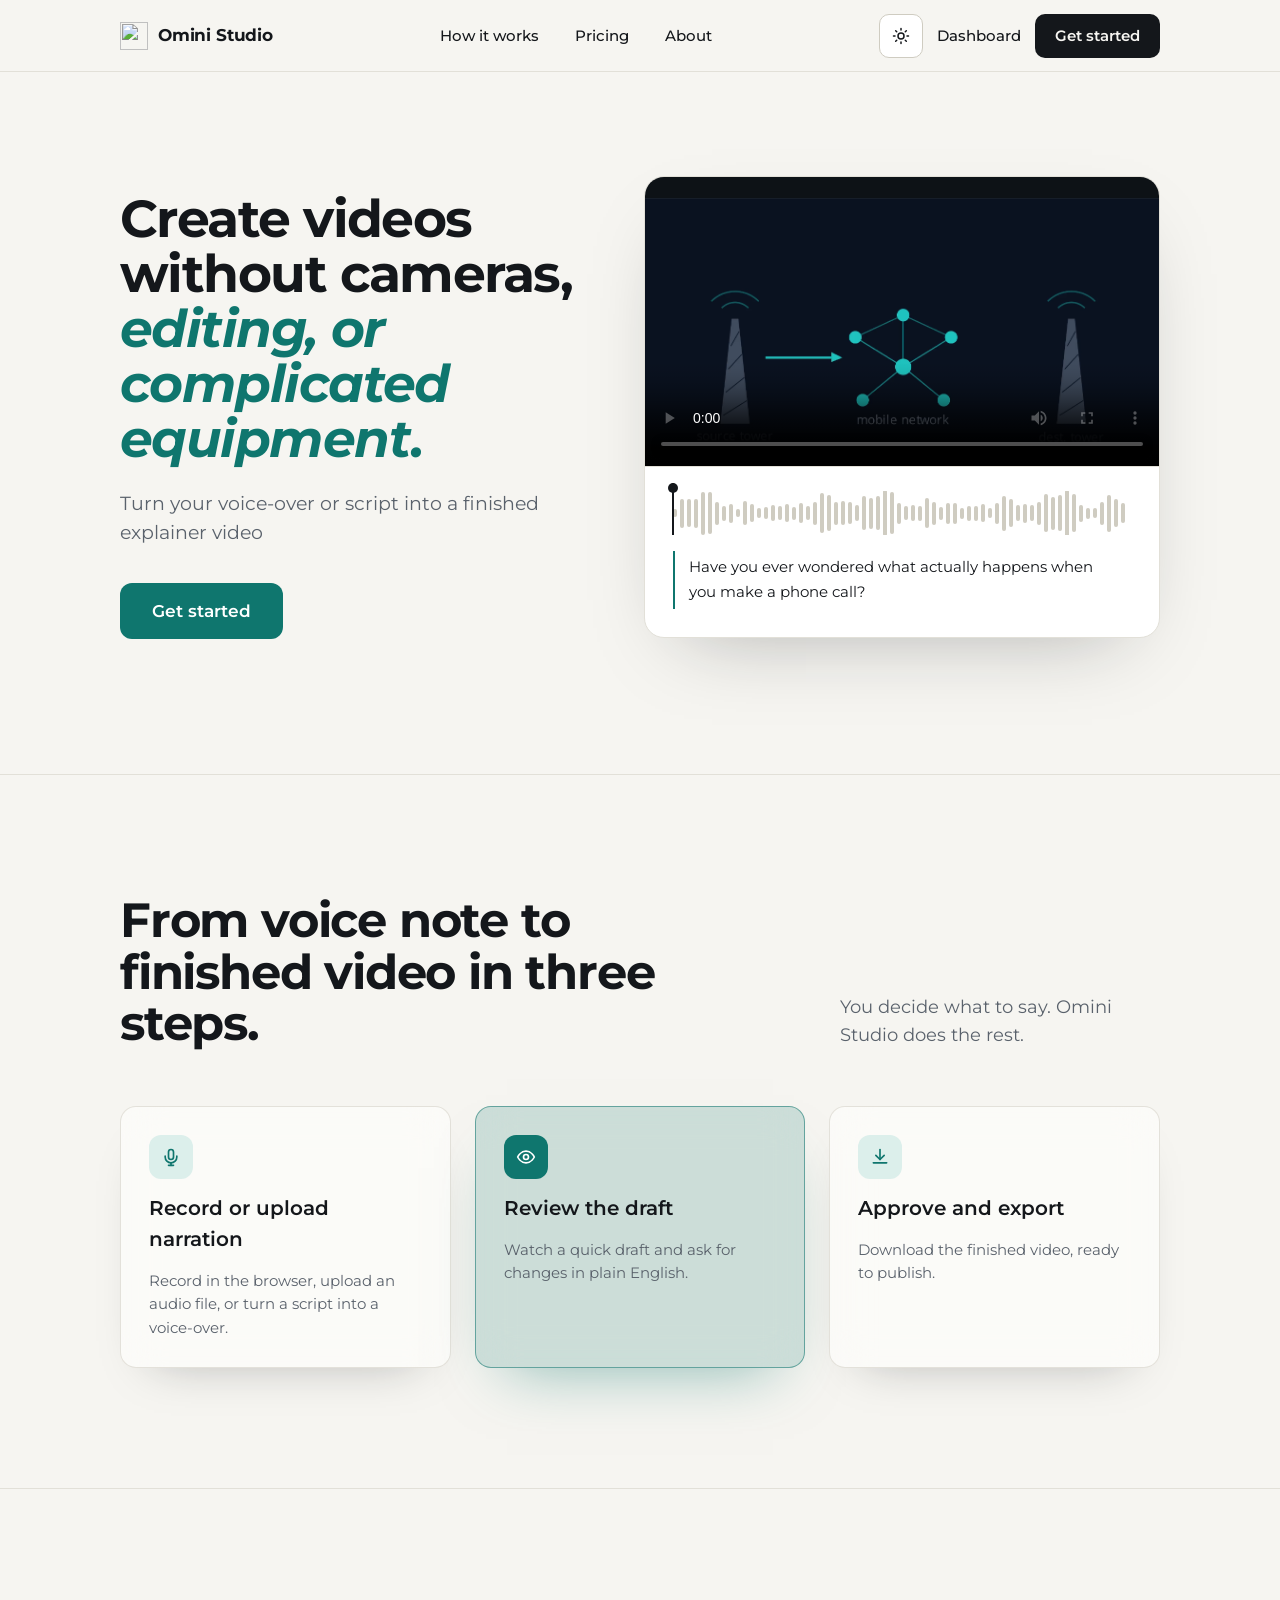
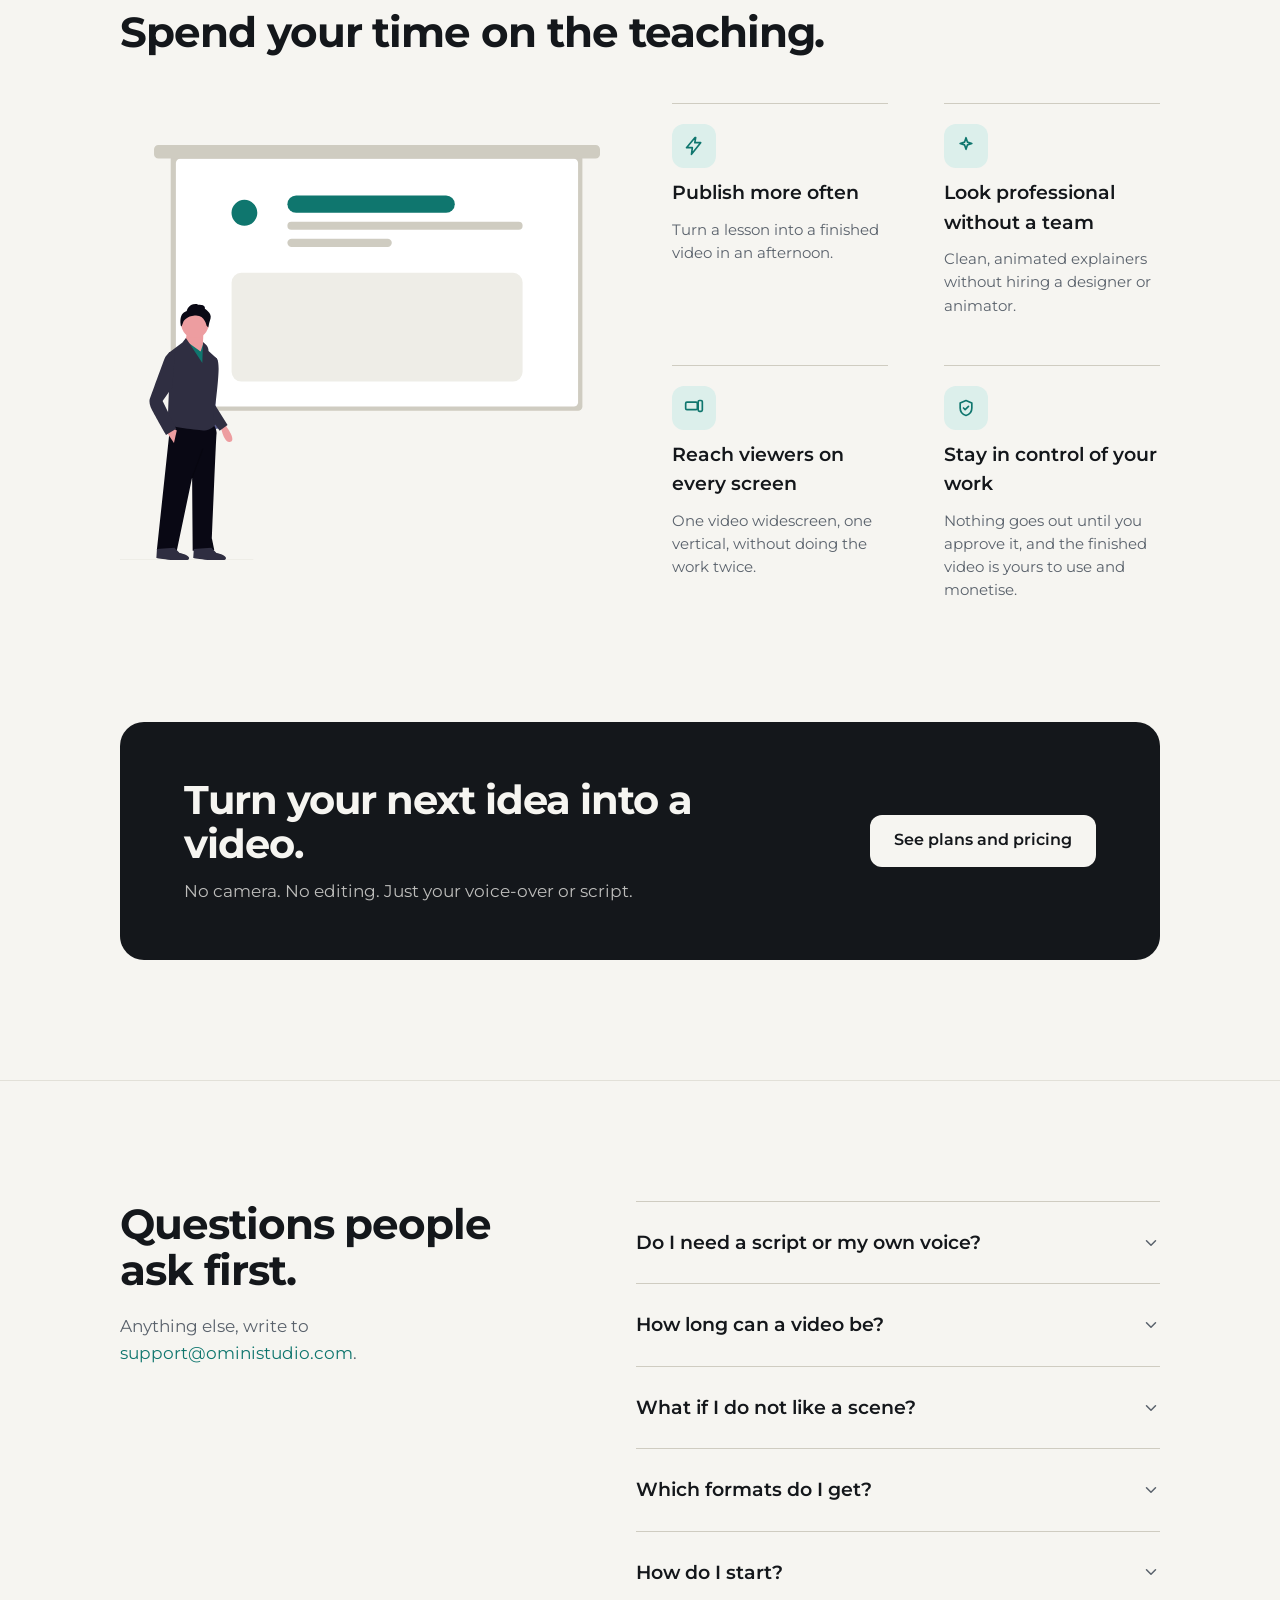
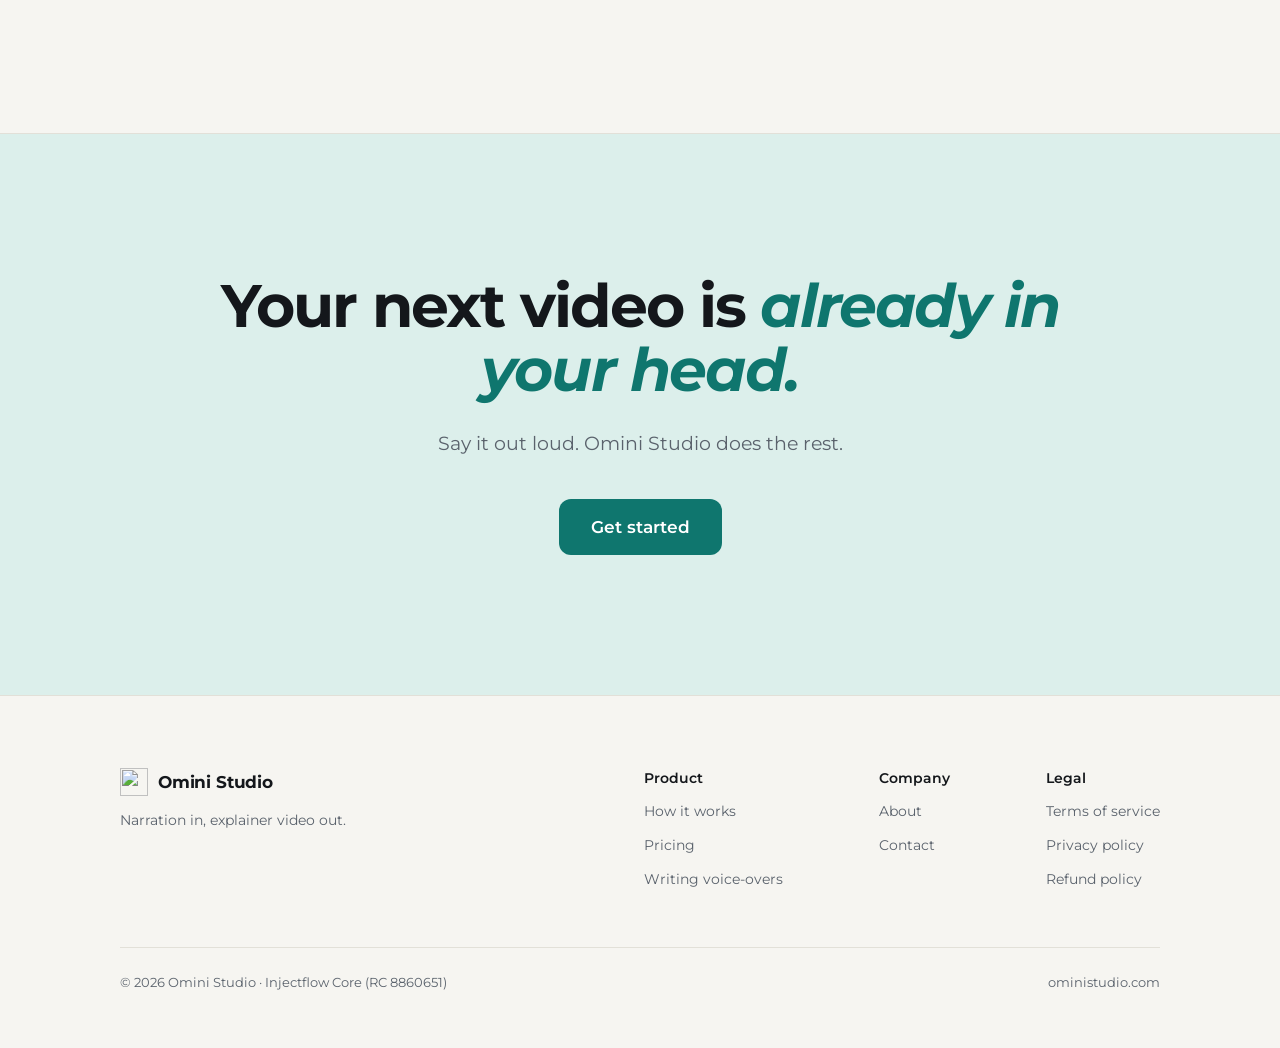
==== index.html @ 59949b86 "Add a demos page and show the latest demos on the home page - New /demos page: the studio's latest v" ====
<!DOCTYPE html>

<html lang="en">

<head>

<meta charset="utf-8">

<meta name="viewport" content="width=device-width, initial-scale=1">

<title>Omini Studio · Create videos without cameras, editing, or complicated equipment</title>

<meta name="description" content="Turn your voice-over or script into a finished explainer video — no cameras, editing, or complicated equipment.">

<link rel="canonical" href="https://oministudio.com/">

<meta property="og:type" content="website">

<meta property="og:site_name" content="Omini Studio">

<meta property="og:url" content="https://oministudio.com/">

<meta property="og:title" content="Omini Studio: create videos without cameras, editing, or complicated equipment">

<meta property="og:description" content="Turn your voice-over or script into a finished explainer video — no cameras, editing, or complicated equipment.">

<meta property="og:image" content="https://oministudio.com/poster.png">

<meta name="twitter:card" content="summary_large_image">

<meta name="theme-color" content="#f6f5f1">

<link rel="icon" type="image/png" href="https://pub-87ce856b3b634038bd41c8f985892c19.r2.dev/brand/logo.png">

<link rel="preconnect" href="https://fonts.googleapis.com">

<link rel="preconnect" href="https://fonts.gstatic.com" crossorigin>

<link rel="stylesheet" href="https://fonts.googleapis.com/css2?family=Montserrat:ital,wght@0,400;0,500;0,600;0,700;1,700&display=swap">

<link rel="stylesheet" href="/site.css">

<script>

  // Apply the remembered colour scheme before first paint.

  try{var t=localStorage.getItem('theme');if(t==='dark'||t==='light'){document.documentElement.setAttribute('data-theme',t);}}catch(e){}

</script>

</head>

<body>

  <header class="topbar">

    <a class="brand" href="/"><img class="brand-mark" src="https://pub-87ce856b3b634038bd41c8f985892c19.r2.dev/brand/logo.png" width="28" height="28" alt="" aria-hidden="true"><span>Omini Studio</span></a>

    <nav class="links" id="site-nav" aria-label="Main">

      <a href="#how">How it works</a>

      <a href="/demos" data-examples-link hidden>Demos</a>

      <a href="/pricing">Pricing</a>

      <a href="/about">About</a>

      <a class="menu-only-link" href="https://app.oministudio.com/">Dashboard</a>

      <a class="button menu-only" href="/pricing">Get started</a>

    </nav>

    <div class="actions">

      <button type="button" class="icon-button theme-toggle" aria-label="Switch between light and dark">

        <svg class="sun" width="18" height="18" viewBox="0 0 24 24" fill="none" stroke-width="2" stroke-linecap="round" aria-hidden="true"><circle cx="12" cy="12" r="4"></circle><path d="M12 2v2M12 20v2M4.9 4.9l1.4 1.4M17.7 17.7l1.4 1.4M2 12h2M20 12h2M4.9 19.1l1.4-1.4M17.7 6.3l1.4-1.4"></path></svg>

        <svg class="moon" width="18" height="18" viewBox="0 0 24 24" fill="none" stroke-width="2" stroke-linecap="round" stroke-linejoin="round" aria-hidden="true"><path d="M21 12.8A9 9 0 1 1 11.2 3a7 7 0 0 0 9.8 9.8z"></path></svg>

      </button>

      <a class="dashboard-link" href="https://app.oministudio.com/">Dashboard</a>

      <a class="button ink small" href="/pricing">Get started</a>

      <button type="button" class="icon-button menu-toggle" aria-label="Open menu" aria-expanded="false" aria-controls="site-nav">

        <svg width="20" height="20" viewBox="0 0 24 24" fill="none" stroke-width="2" stroke-linecap="round" aria-hidden="true"><path d="M4 7h16M4 12h16M4 17h16"></path></svg>

      </button>

    </div>

  </header>



  <main>

    <section class="hero" id="top">

      <div class="hero-copy">

        <h1 class="serif">Create videos without cameras, <span class="italic accent">editing, or complicated equipment.</span></h1>

        <p class="lede">Turn your voice-over or script into a finished explainer video</p>

        <a class="button" href="/pricing">Get started</a>

      </div>



      <figure class="player" style="margin-left:0;margin-right:0">

        <video controls preload="metadata" poster="poster.png"  src="/phone2.mp4" aria-label="Demo video: an explainer made from a two-minute voice note"></video>

        <figcaption class="timeline">

          <div class="track">

            <div class="wave" aria-hidden="true"></div>

            <ol class="beats">

            <li><button type="button" class="beat" data-start="0">

              <span class="words">Have you ever wondered what actually happens when you make a phone call?</span>

            </button></li>

            <li><button type="button" class="beat" data-start="4.31">

              <span class="words">When you tap the call button, your phone first sends a request to a nearby cell tower.</span>

            </button></li>

            <li><button type="button" class="beat" data-start="9.96">

              <span class="words">That request travels through your mobile network, which finds the person you’re calling and checks which cell tower their phone is currently connected to.</span>

            </button></li>

            <li><button type="button" class="beat" data-start="17.92">

              <span class="words">Their phone rings, and once they answer, the call begins.</span>

            </button></li>

            <li><button type="button" class="beat" data-start="21.24">

              <span class="words">As you speak, your phone’s microphone converts your voice into a digital signal.</span>

            </button></li>

            <li><button type="button" class="beat" data-start="25.56">

              <span class="words">That signal is compressed, broken into small pieces of data, and sent wirelessly to the nearest cell tower.</span>

            </button></li>

            <li><button type="button" class="beat" data-start="31.53">

              <span class="words">From there, it travels through the mobile network — often across fiber-optic cables and other high-speed connections — until it reaches a tower near the other person.</span>

            </button></li>

            <li><button type="button" class="beat" data-start="39.83">

              <span class="words">Their phone receives the data, reconstructs the audio, and plays your voice through the speaker.</span>

            </button></li>

            <li><button type="button" class="beat" data-start="44.8">

              <span class="words">The same process happens in the opposite direction when they speak.</span>

            </button></li>

            <li><button type="button" class="beat" data-start="48.45">

              <span class="words">And all of this happens so quickly that a conversation can feel almost instantaneous.</span>

            </button></li>

            </ol>

            <span class="playhead" aria-hidden="true"></span>

          </div>

        </figcaption>

      </figure>

    </section>



    <section class="section" id="how">

      <div class="section-head">

        <h2 class="serif display-2">From voice note to finished video in three steps.</h2>

        <p>You decide what to say. Omini Studio does the rest.</p>

      </div>

      <ol class="steps">

      <li class="card reveal">

        <span class="icon-badge"><svg width="20" height="20" viewBox="0 0 24 24" fill="none" stroke-width="2" stroke-linecap="round" stroke-linejoin="round" aria-hidden="true"><path d="M12 15a3 3 0 0 0 3-3V6a3 3 0 0 0-6 0v6a3 3 0 0 0 3 3Z"></path><path d="M19 11v1a7 7 0 0 1-14 0v-1"></path><path d="M12 19v3"></path><path d="M9 22h6"></path></svg></span>

        <h3>Record or upload narration</h3>

        <p>Record in the browser, upload an audio file, or turn a script into a voice-over.</p>

      </li>

      <li class="card reveal">

        <span class="icon-badge invert"><svg width="20" height="20" viewBox="0 0 24 24" fill="none" stroke-width="2" stroke-linecap="round" stroke-linejoin="round" aria-hidden="true"><path d="M2 12s3.5-7 10-7 10 7 10 7-3.5 7-10 7-10-7-10-7Z"></path><circle cx="12" cy="12" r="3"></circle></svg></span>

        <h3>Review the draft</h3>

        <p>Watch a quick draft and ask for changes in plain English.</p>

      </li>

      <li class="card reveal">

        <span class="icon-badge"><svg width="20" height="20" viewBox="0 0 24 24" fill="none" stroke-width="2" stroke-linecap="round" stroke-linejoin="round" aria-hidden="true"><path d="M12 3v12"></path><path d="M7 10l5 5 5-5"></path><path d="M4 19h16"></path></svg></span>

        <h3>Approve and export</h3>

        <p>Download the finished video, ready to publish.</p>

      </li>

      </ol>

    </section>



    <section class="section sunk" id="examples" hidden>

      <div class="section-head">

        <h2 class="serif display-2">Made with Omini Studio.</h2>

        <p>Every video below started as someone talking.</p>

      </div>

      <div class="samples"></div>

      <p class="demos-more"><a class="button ghost" href="/demos">See more demos</a></p>

    </section>



    <section class="section teach">

      <h2 class="serif display-3">Spend your time on the teaching.</h2>

      <div class="teach-row">

      <div class="teach-art" aria-hidden="true"><svg xmlns="http://www.w3.org/2000/svg" width="800" height="692.787" viewBox="0 0 800 692.787" xmlns:xlink="http://www.w3.org/1999/xlink" role="img" aria-hidden="true"><g transform="translate(-482.747 -115)"><g transform="translate(539.46 115)"><g transform="translate(0)"><g transform="translate(27.795 15.7)"><rect width="686.133" height="427.214" rx="7.21" transform="translate(0)" fill="#e6e6e6"/><rect width="670.293" height="413.007" rx="7.21" transform="translate(8.637 7.104)" fill="#fff"/></g><path d="M7.173,0H736.114a7.173,7.173,0,0,1,7.173,7.173v8.069a7.173,7.173,0,0,1-7.173,7.173H7.173A7.173,7.173,0,0,1,0,15.242V7.173A7.173,7.173,0,0,1,7.173,0Z" fill="#e6e6e6"/></g><g transform="translate(129.111 83.908)"><rect width="485" height="181" rx="16" transform="translate(0.176 129.203)" fill="#f2f2f2"/><path d="M21.519,0A21.519,21.519,0,1,1,0,21.519,21.519,21.519,0,0,1,21.519,0Z" transform="translate(0 7.546)" fill="#6c63ff"/><rect width="279" height="29" rx="14.5" transform="translate(93.176 0.203)" fill="#6c63ff"/><rect width="392" height="13" rx="6.5" transform="translate(93.176 44.203)" fill="#e6e6e6"/><rect width="174" height="14" rx="7" transform="translate(93.176 72.203)" fill="#e6e6e6"/></g></g><g transform="translate(482.747 379.957)"><path d="M15.18,488.6c0,.783.2,1.412.444,1.412H237.183c.248,0,.444-.628.444-1.412s-.2-1.412-.444-1.412H15.624C15.378,487.191,15.18,487.819,15.18,488.6Z" transform="translate(-15.18 -62.184)" fill="#f2f2f2"/><path d="M101.413,279.489l-1.891,38.759L70.216,301.232,74,279.489Z" transform="translate(37.673 -232.319)" fill="#ed9da0"/><path d="M341.206,543.135l2.784,5.754s15.8,21.091,6.041,24.4-14.944-20-14.944-20l-2.581-3.262Z" transform="translate(-165.954 -343.529)" fill="#ed9da0"/><path d="M319.943,421.494l2.6-1.1s3.074,1.1,3.074,5.826-3.781,73.737-3.781,73.737l7.563,37.814L319,539.663l-16.071-34.978Z" transform="translate(-162.895 -330.838)" fill="#575a89"/><path d="M319.943,421.489l1.891-1.129s5.6-1.327,5.423,18.564-5.423,61.03-5.423,61.03l20.325,32.615-13.235,9.454-26-37.341Z" transform="translate(-162.895 -330.832)" fill="#2f2e41"/><path d="M308.989,543.491s6.711,7.493,5.765,16-7.656,174.96-7.656,174.96l3.781,18.907-35.923.945-.945-121.95L248.486,754.3l-33.221-.945L238.087,539.71Z" transform="translate(-153.832 -343.174)" fill="#090814"/><path d="M313.145,773.779l8.508,8.508s19.852,3.781,15.126,10.4-53.885-1.891-53.885-1.891l.945-15.126Z" transform="translate(-160.824 -367.375)" fill="#2f2e41"/><path d="M244.611,773.779l8.508,8.508s19.852,3.781,15.126,10.4-53.885-1.891-53.885-1.891l.945-15.126Z" transform="translate(-153.738 -367.375)" fill="#2f2e41"/><circle cx="22.688" cy="22.688" r="22.688" transform="translate(102.217 11.246)" fill="#ed9da0"/><path d="M69.162,293.2l27.416,19.853,4.727-14.181,8.508,22.689-4.727,40.65Z" transform="translate(37.782 -233.736)" fill="#6c63ff"/><path d="M265.8,383.7l27.312,41.561,1.1-34.748,3.364,2.651a15.59,15.59,0,0,1,5.94,12.244h0l13.235,12.29-4.727,47.268-.945,55.776s5.672,4.727,3.781,7.563S305.4,537.76,296.9,537.76s-61.448-6.618-61.448-10.4,1.891-52.94,1.891-52.94V408.247l22.688-17.016Z" transform="translate(-155.918 -327.044)" fill="#2f2e41"/><path d="M36.477,464.294l12.29,17.962,4.726-20.8-5.672-3.782Z" transform="translate(41.161 -250.742)" fill="#ed9da0"/><rect width="52.474" height="1.891" transform="matrix(0.346, -0.938, 0.938, 0.346, 119.079, 289.864)" opacity="0.2"/><path d="M269.558,332.23s2.836-14.18,18.907-11.344l-1.891.945s15.126-1.891,13.235,6.617c0,0,12.29,7.563,9.454,16.071a96.184,96.184,0,0,0-3.781,15.126l-2.836-2.836s-2.836-18.907-19.852-17.016c-12.762,1.418-17.962,7.445-19.291,11.787a38.364,38.364,0,0,1-2.336,5.941l-1.062.233S254.433,336.957,269.558,332.23Z" transform="translate(-158.36 -320.511)" fill="#090814"/><path d="M244.232,409.977l-8.606-.4-1.793,1.345a56.6,56.6,0,0,0-5.672,6.617c-1.891,2.836-26.47,71.847-26.47,71.847a24.088,24.088,0,0,0,1.891,12.29C206.418,508.293,229.107,548,229.107,548l17.016-10.4-22.688-46.322,16.071-22.688Z" transform="translate(-152.414 -329.72)" fill="#2f2e41"/></g></g></svg></div>

      <div class="values">

        <div class="reveal">

          <span class="icon-badge"><svg width="20" height="20" viewBox="0 0 24 24" fill="none" stroke-width="2" stroke-linecap="round" stroke-linejoin="round" aria-hidden="true"><path d="M13 2 3 14h7l-1 8 11-14h-7l1-6Z"></path></svg></span>

          <h3>Publish more often</h3>

          <p>Turn a lesson into a finished video in an afternoon.</p>

        </div>

        <div class="reveal">

          <span class="icon-badge"><svg width="20" height="20" viewBox="0 0 24 24" fill="none" stroke-width="2" stroke-linecap="round" stroke-linejoin="round" aria-hidden="true"><path d="M12 2l1.8 5.4L19 9l-5.2 1.6L12 16l-1.8-5.4L5 9l5.2-1.6L12 2Z"></path></svg></span>

          <h3>Look professional without a team</h3>

          <p>Clean, animated explainers without hiring a designer or animator.</p>

        </div>

        <div class="reveal">

          <span class="icon-badge"><svg width="20" height="20" viewBox="0 0 24 24" fill="none" stroke-width="2" stroke-linecap="round" stroke-linejoin="round" aria-hidden="true"><rect x="2" y="5" width="14" height="9" rx="1.5"></rect><rect x="17" y="3" width="5" height="13" rx="1.5"></rect></svg></span>

          <h3>Reach viewers on every screen</h3>

          <p>One video widescreen, one vertical, without doing the work twice.</p>

        </div>

        <div class="reveal">

          <span class="icon-badge"><svg width="20" height="20" viewBox="0 0 24 24" fill="none" stroke-width="2" stroke-linecap="round" stroke-linejoin="round" aria-hidden="true"><path d="M12 3l7 3v6c0 5-3.5 8-7 9-3.5-1-7-4-7-9V6l7-3Z"></path><path d="M9 12l2 2 4-4"></path></svg></span>

          <h3>Stay in control of your work</h3>

          <p>Nothing goes out until you approve it, and the finished video is yours to use and monetise.</p>

        </div>

      </div>

      </div>

    </section>



    <div class="band-wrap">

      <section class="band">

        <div>

          <h2 class="serif">Turn your next idea into a video.</h2>

          <p>No camera. No editing. Just your voice-over or script.</p>

        </div>

        <a class="button light" href="/pricing">See plans and pricing</a>

      </section>

    </div>



    <section class="section split">

      <div>

        <h2 class="serif display-3">Questions people ask first.</h2>

        <p>Anything else, write to <a class="inline-link" href="mailto:support@oministudio.com">support@oministudio.com</a>.</p>

      </div>

      <div class="faq">

        <details>

          <summary><span>Do I need a script or my own voice?</span><svg class="chev" width="18" height="18" viewBox="0 0 24 24" fill="none" stroke-width="2" stroke-linecap="round" stroke-linejoin="round" aria-hidden="true"><path d="M6 9l6 6 6-6"></path></svg></summary>

          <p>Either works. Use your own voice, or write a script and let a generated voice read it.</p>

        </details>

        <details>

          <summary><span>How long can a video be?</span><svg class="chev" width="18" height="18" viewBox="0 0 24 24" fill="none" stroke-width="2" stroke-linecap="round" stroke-linejoin="round" aria-hidden="true"><path d="M6 9l6 6 6-6"></path></svg></summary>

          <p>Up to 15 minutes.</p>

        </details>

        <details>

          <summary><span>What if I do not like a scene?</span><svg class="chev" width="18" height="18" viewBox="0 0 24 24" fill="none" stroke-width="2" stroke-linecap="round" stroke-linejoin="round" aria-hidden="true"><path d="M6 9l6 6 6-6"></path></svg></summary>

          <p>Tell us what to change in plain English and only that scene is redone.</p>

        </details>

        <details>

          <summary><span>Which formats do I get?</span><svg class="chev" width="18" height="18" viewBox="0 0 24 24" fill="none" stroke-width="2" stroke-linecap="round" stroke-linejoin="round" aria-hidden="true"><path d="M6 9l6 6 6-6"></path></svg></summary>

          <p>A widescreen video and a vertical one.</p>

        </details>

        <details>

          <summary><span>How do I start?</span><svg class="chev" width="18" height="18" viewBox="0 0 24 24" fill="none" stroke-width="2" stroke-linecap="round" stroke-linejoin="round" aria-hidden="true"><path d="M6 9l6 6 6-6"></path></svg></summary>

          <p>Sign in with Google or your email at <a href="https://app.oministudio.com/login">app.oministudio.com</a>, then upload a voice-over or paste a script. Questions? Email <a href="mailto:support@oministudio.com">support@oministudio.com</a>.</p>

        </details>

      </div>

    </section>



    <section class="closing">

      <h2 class="serif">Your next video is <span class="italic accent">already in your head.</span></h2>

      <p>Say it out loud. Omini Studio does the rest.</p>

      <a class="button" href="/pricing">Get started</a>

    </section>

  </main>



  <footer class="site-footer">

    <div class="footer-top">

      <div>

        <a class="brand" href="/"><img class="brand-mark" src="https://pub-87ce856b3b634038bd41c8f985892c19.r2.dev/brand/logo.png" width="28" height="28" alt="" aria-hidden="true"><span>Omini Studio</span></a>

        <p class="tagline">Narration in, explainer video out.</p>

      </div>

      <div class="footer-links">

        <nav aria-label="Product">

          <span>Product</span>

          <a href="/#how">How it works</a>

          <a href="/demos" data-examples-link hidden>Demos</a>

          <a href="/pricing">Pricing</a>
          <a href="/voice-overs">Writing voice-overs</a>

        </nav>

        <nav aria-label="Company">

          <span>Company</span>

          <a href="/about">About</a>

          <a href="mailto:support@oministudio.com">Contact</a>

        </nav>

        <nav aria-label="Legal">

          <span>Legal</span>

          <a href="/terms">Terms of service</a>

          <a href="/privacy">Privacy policy</a>

          <a href="/refunds">Refund policy</a>

        </nav>

      </div>

    </div>

    <div class="footer-bottom">

      <span>© 2026 Omini Studio · Injectflow Core (RC 8860651)</span>

      <span>oministudio.com</span>

    </div>

  </footer>



  <script src="/site.js"></script>

</body>

</html>
---- site.css ----
/* Omini Studio public site. One stylesheet for every page, light and dark.
   One typeface (Montserrat) throughout. Flat colour only: no gradients. */
:root {
  --bg: #f6f5f1;
  --surface: #ffffff;
  --sunk: #eeede7;
  --line: #e2e0d8;
  --line-strong: #cfccc1;
  --ink: #14171b;
  --muted: #5a626c;
  --accent: #0f766e;
  --accent-ink: #ffffff;
  --tint: #dcefeb;
  --video: #0d1216;
  --video-ink: #e8eef0;
  --shadow: 0 30px 80px -40px rgba(20, 23, 27, .35);
  --font: Montserrat, ui-sans-serif, system-ui, -apple-system, "Segoe UI", sans-serif;
  --serif: var(--font);
  --sans: var(--font);
  --mono: var(--font);
  --gutter: 120px;
  color-scheme: light;
}
@media (prefers-color-scheme: dark) {
  :root:not([data-theme="light"]) {
    --bg: #0c1014;
    --surface: #13181e;
    --sunk: #0f1419;
    --line: #222a32;
    --line-strong: #2f3943;
    --ink: #eef1f3;
    --muted: #9aa4ae;
    --accent: #2dd4bf;
    --accent-ink: #04221f;
    --tint: #12302c;
    --video: #05080b;
    --shadow: 0 30px 80px -40px rgba(0, 0, 0, .7);
    color-scheme: dark;
  }
}
:root[data-theme="dark"] {
  --bg: #0c1014;
  --surface: #13181e;
  --sunk: #0f1419;
  --line: #222a32;
  --line-strong: #2f3943;
  --ink: #eef1f3;
  --muted: #9aa4ae;
  --accent: #2dd4bf;
  --accent-ink: #04221f;
  --tint: #12302c;
  --video: #05080b;
  --shadow: 0 30px 80px -40px rgba(0, 0, 0, .7);
  color-scheme: dark;
}

* { box-sizing: border-box; }
html { scroll-behavior: smooth; }
body {
  margin: 0;
  min-height: 100vh;
  display: flex;
  flex-direction: column;
  background: var(--bg);
  color: var(--ink);
  font-family: var(--sans);
  font-size: 16px;
  line-height: 1.55;
  -webkit-font-smoothing: antialiased;
}
main { flex: 1 0 auto; }
a { color: var(--ink); text-decoration: none; }
a:hover { color: var(--accent); }
p { margin: 0; }
h1, h2, h3 { margin: 0; }
img, video { max-width: 100%; display: block; }
:focus-visible { outline: 2px solid var(--accent); outline-offset: 3px; border-radius: 4px; }

.serif { font-family: var(--serif); font-weight: 700; letter-spacing: -.025em; }
.mono { font-family: var(--mono); font-variant-numeric: tabular-nums; }
.accent { color: var(--accent); }
.italic { font-style: italic; }
.muted { color: var(--muted); }
.eyebrow {
  font-family: var(--mono);
  font-size: 13px;
  letter-spacing: .08em;
  text-transform: uppercase;
  color: var(--muted);
}
.wrap { padding-left: var(--gutter); padding-right: var(--gutter); }
.section { padding: 120px var(--gutter); border-top: 1px solid var(--line); }
.section.sunk { background: var(--sunk); }
.section-head {
  display: flex; justify-content: space-between; align-items: flex-end; gap: 80px;
  margin-bottom: 56px;
}
.section-head p { max-width: 440px; font-size: 18px; color: var(--muted); }
.display-2 { font-size: 48px; line-height: 1.08; letter-spacing: -.025em; max-width: 640px; }
.display-3 { font-size: 42px; line-height: 1.1; letter-spacing: -.025em; }
.display-4 { font-size: 32px; line-height: 1.15; }

/* Buttons */
.button {
  display: inline-flex; align-items: center; justify-content: center;
  min-height: 52px; padding: 0 24px;
  border: 0; border-radius: 12px;
  background: var(--accent); color: var(--accent-ink);
  font: inherit; font-weight: 600;
  cursor: pointer;
}
.button:hover { color: var(--accent-ink); filter: brightness(1.08); }
.button.ink { background: var(--ink); color: var(--bg); }
.button.ink:hover { color: var(--bg); }
.button.ghost { background: transparent; color: var(--ink); border: 1px solid var(--line-strong); }
.button.ghost:hover { color: var(--accent); border-color: var(--accent); filter: none; }
.button.light { background: var(--bg); color: var(--ink); }
.button.light:hover { color: var(--ink); }
.button.small { min-height: 44px; padding: 0 20px; border-radius: 10px; font-size: 15px; }
.pill {
  display: inline-block;
  font-size: 13px; font-weight: 600;
  color: var(--accent); background: var(--tint);
  padding: 6px 12px; border-radius: 999px;
}

/* Header */
.topbar {
  position: sticky; top: 0; z-index: 20;
  display: flex; align-items: center; justify-content: space-between; gap: 24px;
  height: 72px; padding: 0 var(--gutter);
  background: var(--bg);
  border-bottom: 1px solid var(--line);
}
.brand { display: flex; align-items: center; gap: 10px; font-weight: 700; font-size: 17px; letter-spacing: -.01em; color: var(--ink); }
.brand:hover { color: var(--ink); }
.brand-mark { flex-shrink: 0; display: block; }
.topbar .links { display: flex; align-items: center; gap: 36px; font-size: 15px; font-weight: 500; }
.topbar .links a[aria-current="page"] { color: var(--accent); }
.topbar .actions { display: flex; align-items: center; gap: 14px; }
.icon-button {
  display: inline-flex; align-items: center; justify-content: center;
  width: 44px; height: 44px; padding: 0;
  border: 1px solid var(--line-strong); border-radius: 10px;
  background: var(--surface); color: var(--ink);
  cursor: pointer;
}
.icon-button svg { stroke: currentColor; }
.icon-badge {
  display: inline-flex; align-items: center; justify-content: center;
  width: 44px; height: 44px; border-radius: 12px;
  background: var(--tint); color: var(--accent);
}
.icon-badge svg { stroke: currentColor; }
.icon-badge.invert { background: var(--accent); color: var(--accent-ink); }
.theme-toggle .moon { display: none; }
:root[data-theme="dark"] .theme-toggle .sun { display: none; }
:root[data-theme="dark"] .theme-toggle .moon { display: inline; }
@media (prefers-reduced-motion: reduce) {
  html { scroll-behavior: auto; }
  .wave span, .beat, .beats .scene, .reveal { transition: none; }
  .reveal { opacity: 1; transform: none; }
  .teach-art, .teach-art [fill="#6c63ff"] { animation: none; }
}
@media (prefers-color-scheme: dark) {
  :root:not([data-theme="light"]) .theme-toggle .sun { display: none; }
  :root:not([data-theme="light"]) .theme-toggle .moon { display: inline; }
}
.menu-toggle { display: none; }
.topbar .links .menu-only { display: none; }

/* Home: hero */
.hero { padding: 104px var(--gutter) 120px; display: flex; align-items: center; justify-content: space-between; gap: 64px; }
.hero-copy { flex: none; width: 100%; max-width: 460px; text-align: left; }
.hero-copy .eyebrow { margin-bottom: 24px; }
.hero-copy h1 { font-size: 52px; line-height: 1.06; letter-spacing: -.03em; }
.hero-copy .lede { margin-top: 24px; font-size: 19px; line-height: 1.5; color: var(--muted); }
.hero-copy .button { margin-top: 36px; min-height: 56px; padding: 0 32px; font-size: 17px; }
.hero-copy .note { margin-top: 14px; font-size: 14px; color: var(--muted); }

.player {
  margin-top: 0; width: 100%; max-width: 620px; flex: 1; min-width: 0;
  border: 1px solid var(--line); border-radius: 20px;
  background: var(--surface); overflow: hidden; text-align: left;
  box-shadow: var(--shadow);
}
.player video { width: 100%; aspect-ratio: 16 / 9; background: var(--video); }
.timeline { padding: 24px 28px 28px; display: flex; flex-direction: column; gap: 16px; border-top: 1px solid var(--line); }
.timeline-head { display: flex; justify-content: space-between; align-items: baseline; gap: 16px; font-size: 13px; color: var(--muted); }
.timeline-head .mono { font-size: 12px; letter-spacing: .06em; text-transform: uppercase; }
.track { position: relative; display: flex; flex-direction: column; gap: 16px; }
.wave { display: flex; align-items: center; gap: 3px; height: 44px; overflow: hidden; }
.wave span { flex-shrink: 0; width: 4px; border-radius: 2px; background: var(--line-strong); transition: background-color .2s; }
.wave span.lit { background: var(--accent); }
.playhead {
  position: absolute; top: -8px; left: 0; height: 52px; width: 2px;
  background: var(--ink); pointer-events: none; transform: translateX(-1px);
}
.playhead::before {
  content: ""; position: absolute; top: 0; left: -4px;
  width: 10px; height: 10px; border-radius: 999px; background: var(--ink);
}
.beats { display: flex; flex-direction: column; gap: 6px; margin: 0; padding: 0; list-style: none; }
.beats li { display: none; }
.beats li.shown { display: block; }
.beat {
  display: block; width: 100%; margin: 0; padding: 4px 16px 4px 14px;
  border: 0; border-left: 2px solid var(--line-strong);
  background: none; color: inherit; font: inherit; text-align: left; cursor: pointer;
  opacity: 0; transition: opacity .3s ease, border-color .25s;
}
.beat:hover { opacity: 1; }
.beat.prev { opacity: .4; }
.beat.active { opacity: 1; border-left-color: var(--accent); }
.beat.active .scene { background: var(--tint); color: var(--ink); }
.beats .time { font-family: var(--mono); font-size: 12px; color: var(--accent); }
.beats .words { font-size: 15px; line-height: 1.4; }
.beats .scene {
  transition: background-color .25s, color .25s;
  align-self: flex-start; display: inline-flex; gap: 8px; align-items: center;
  padding: 6px 10px; border-radius: 8px; background: var(--sunk);
  font-size: 13px; color: var(--muted);
}
.beats .scene b { font-family: var(--mono); font-weight: 400; color: var(--ink); }
.caption { margin-top: 16px; font-size: 13px; color: var(--muted); }

/* Home: steps */
.steps { display: grid; grid-template-columns: repeat(3, minmax(0, 1fr)); gap: 24px; margin: 0; padding: 0; list-style: none; }
.card { display: flex; flex-direction: column; gap: 14px; padding: 28px; border: 1px solid var(--line); border-radius: 16px; background: var(--surface); }
.card h3 { font-size: 20px; font-weight: 600; }
.card p { font-size: 15px; color: var(--muted); }
.steps .card {
  background: color-mix(in srgb, var(--surface) 55%, transparent);
  border-color: color-mix(in srgb, var(--line-strong) 55%, transparent);
  backdrop-filter: blur(20px) saturate(160%);
  -webkit-backdrop-filter: blur(20px) saturate(160%);
  box-shadow: 0 24px 48px -34px rgba(20, 23, 27, .35);
}
.steps .card:nth-child(2) {
  background: color-mix(in srgb, var(--accent) 18%, transparent);
  border-color: color-mix(in srgb, var(--accent) 55%, transparent);
  box-shadow: 0 30px 60px -32px rgba(15, 118, 110, .5);
}

/* Fade-up as sections scroll into view */
.reveal { opacity: 0; transform: translateY(18px); transition: opacity .6s ease, transform .6s ease; }
.reveal.is-visible { opacity: 1; transform: none; }
.steps .card:nth-child(2) { transition-delay: .08s; }
.steps .card:nth-child(3) { transition-delay: .16s; }
.values > div:nth-child(2) { transition-delay: .08s; }
.values > div:nth-child(3) { transition-delay: .16s; }
.values > div:nth-child(4) { transition-delay: .24s; }

/* Home: examples (filled from site.js, hidden while there are none) */
.samples { display: grid; grid-template-columns: repeat(3, minmax(0, 1fr)); gap: 28px; }
.sample { display: flex; flex-direction: column; gap: 14px; }
.sample video { width: 100%; aspect-ratio: 16 / 9; border-radius: 14px; background: var(--video); object-fit: cover; }
.sample .topic { font-family: var(--mono); font-size: 12px; letter-spacing: .06em; text-transform: uppercase; color: var(--accent); }
.sample h3 { font-size: 18px; font-weight: 600; }
.sample p { font-size: 14px; color: var(--muted); }

/* Two-column sections: a heading on the left, content on the right */
.split { display: grid; grid-template-columns: 420px minmax(0, 1fr); gap: 96px; }
.split > div:first-child { display: flex; flex-direction: column; gap: 20px; }
.split > div:first-child p { font-size: 17px; color: var(--muted); }

/* Home: "Spend your time on the teaching" — big illustration beside the values */
.section.teach > h2 { margin-bottom: 48px; }
.teach-row { display: grid; grid-template-columns: minmax(340px, 480px) minmax(0, 1fr); align-items: center; gap: 72px; }
.teach-art { animation: float-y 8s ease-in-out infinite; transform-origin: 50% 100%; }
.teach-art svg { width: 100%; height: auto; display: block; }
.teach-art [fill="#e6e6e6"] { fill: var(--line-strong); }
.teach-art [fill="#f2f2f2"] { fill: var(--sunk); }
.teach-art [fill="#fff"] { fill: var(--surface); }
.teach-art [fill="#6c63ff"] { fill: var(--accent); animation: hue-cycle 9s ease-in-out infinite; }
@keyframes float-y {
  0%, 100% { transform: translateY(0) rotate(0deg); }
  25%      { transform: translateY(-10px) rotate(-1deg); }
  50%      { transform: translateY(-18px) rotate(0deg); }
  75%      { transform: translateY(-8px) rotate(1deg); }
}
@keyframes hue-cycle {
  0%, 100% { filter: hue-rotate(0deg) saturate(1); }
  50%      { filter: hue-rotate(50deg) saturate(1.3); }
}

.values { display: grid; grid-template-columns: repeat(2, minmax(0, 1fr)); column-gap: 56px; row-gap: 48px; }
.values div { display: flex; flex-direction: column; gap: 10px; padding-top: 20px; border-top: 1px solid var(--line-strong); }
.values h3 { font-size: 19px; font-weight: 600; }
.values p { font-size: 15px; color: var(--muted); }
.faq { display: flex; flex-direction: column; }
.faq details { border-top: 1px solid var(--line-strong); }
.faq summary {
  display: flex; align-items: center; justify-content: space-between; gap: 20px;
  padding: 26px 0; font-size: 19px; font-weight: 600; cursor: pointer;
  list-style: none;
}
.faq summary::-webkit-details-marker { display: none; }
.faq summary .chev { flex-shrink: 0; stroke: var(--muted); transition: transform .2s ease; }
.faq details[open] summary .chev { transform: rotate(180deg); }
.faq details p { margin: 0 0 26px; font-size: 16px; color: var(--muted); max-width: 720px; }

/* Dark band */
.band-wrap { padding: 0 var(--gutter) 120px; }
.band {
  display: flex; justify-content: space-between; align-items: center; gap: 64px;
  padding: 56px 64px; border-radius: 24px;
  background: var(--ink); color: var(--bg);
}
.band h2 { font-size: 40px; line-height: 1.1; }
.band p { margin-top: 12px; font-size: 17px; opacity: .75; max-width: 620px; }
.band .button { flex-shrink: 0; }

/* Closing call to action */
.closing { padding: 140px var(--gutter); border-top: 1px solid var(--line); background: var(--tint); display: flex; flex-direction: column; align-items: center; text-align: center; }
.closing h2 { font-size: 60px; line-height: 1.06; letter-spacing: -.03em; max-width: 900px; }
.closing p { margin-top: 28px; font-size: 19px; color: var(--muted); max-width: 560px; }
.closing .button { margin-top: 40px; min-height: 56px; padding: 0 32px; font-size: 17px; }

/* Pricing */
.page-hero { padding: 96px var(--gutter) 0; display: flex; flex-direction: column; align-items: center; text-align: center; }
.page-hero .eyebrow { margin-bottom: 24px; }
.page-hero h1 { font-size: 60px; line-height: 1.06; letter-spacing: -.03em; max-width: 900px; }
.page-hero .lede { margin-top: 28px; font-size: 19px; color: var(--muted); max-width: 640px; }
.period-toggle {
  margin-top: 40px; display: inline-flex; padding: 4px;
  border: 1px solid var(--line-strong); border-radius: 999px; background: var(--surface);
}
.period-toggle button {
  min-height: 44px; padding: 0 22px; border: 0; border-radius: 999px;
  background: transparent; color: var(--ink);
  font: inherit; font-size: 15px; font-weight: 500; cursor: pointer;
}
.period-toggle button.is-selected { background: var(--ink); color: var(--bg); font-weight: 600; }
.period-toggle .save { font-size: 12px; font-weight: 600; color: var(--accent); }
.period-toggle button.is-selected .save { color: inherit; opacity: .8; }
.year-total { color: var(--muted); font-weight: 400; }
.tiers { padding: 56px var(--gutter) 0; display: grid; grid-template-columns: repeat(3, minmax(0, 1fr)); gap: 24px; }
.tier { display: flex; flex-direction: column; gap: 8px; padding: 36px; border-radius: 20px; background: var(--surface); border: 1px solid var(--line); }
.tier.featured { border: 2px solid var(--accent); box-shadow: 0 30px 60px -40px rgba(15, 118, 110, .55); }
.tier-head { display: flex; justify-content: space-between; align-items: center; min-height: 28px; }
.tier h2 { font-size: 22px; font-weight: 600; }
.tier .badge { font-size: 12px; font-weight: 600; padding: 4px 10px; border-radius: 999px; background: var(--accent); color: var(--accent-ink); }
.tier .note { font-size: 15px; color: var(--muted); }
.tier .price { margin-top: 12px; display: flex; align-items: baseline; gap: 6px; }
.tier .amount { font-family: var(--serif); font-weight: 700; font-size: 52px; line-height: 1; letter-spacing: -.03em; }
.tier .per { font-size: 15px; color: var(--muted); }
.tier .rate { font-family: var(--mono); font-size: 13px; color: var(--muted); }
.checks { margin: 12px 0 24px; padding: 20px 0 0; list-style: none; border-top: 1px solid var(--line); display: flex; flex-direction: column; gap: 12px; font-size: 15px; }
.checks li { display: flex; gap: 10px; }
.checks svg { flex-shrink: 0; margin-top: 3px; stroke: var(--accent); }
.checks strong { font-weight: 600; }
.tier .button { margin-top: auto; }
.fine { margin: 24px var(--gutter) 0; font-size: 14px; color: var(--muted); text-align: center; }
.pricing-tables { margin-top: 120px; }
.cols { display: grid; grid-template-columns: repeat(2, minmax(0, 1fr)); gap: 80px; }
.cols > div { display: flex; flex-direction: column; gap: 16px; }
.cols > div > p { margin-bottom: 16px; color: var(--muted); }
.table { width: 100%; border-collapse: collapse; font-size: 15px; }
.table th, .table td { padding: 16px 12px 16px 0; border-top: 1px solid var(--line); text-align: left; font-weight: 400; vertical-align: top; }
.table thead th { font-size: 13px; color: var(--muted); border-top: 0; padding-top: 0; }
.table .big { font-family: var(--serif); font-weight: 700; font-size: 22px; line-height: 1.2; }
.table .num { font-family: var(--mono); white-space: nowrap; }
.table .off { color: var(--muted); }
.inline-link { color: var(--accent); }

/* About */
.about-hero { padding: 120px var(--gutter) 96px; display: flex; flex-direction: column; gap: 32px; }
.about-hero h1 { font-size: 64px; line-height: 1.06; letter-spacing: -.03em; max-width: 1080px; }
.about-row { padding: 0 var(--gutter) 120px; display: grid; grid-template-columns: 320px minmax(0, 720px); gap: 120px; }
.about-row.section { padding-top: 120px; }
.about-row h2 { font-size: 15px; font-weight: 600; color: var(--muted); }
.prose-lg { display: flex; flex-direction: column; gap: 20px; font-size: 20px; line-height: 1.6; }
.facts { width: 100%; border-collapse: collapse; font-size: 17px; }
.facts th, .facts td { padding: 18px 0; border-top: 1px solid var(--line); text-align: left; vertical-align: top; font-weight: 400; }
.facts th { color: var(--muted); width: 300px; font-size: 15px; padding-right: 24px; }
.facts a { color: var(--accent); }
.cards-3 { padding: 0 var(--gutter) 120px; display: grid; grid-template-columns: repeat(3, minmax(0, 1fr)); gap: 24px; }
.cards-3 .card { gap: 10px; padding: 32px; }
.cards-3 .card h3 { font-size: 19px; }
.cards-3 .card a { margin-top: 8px; font-weight: 600; color: var(--accent); }

/* Legal pages */
.legal { padding: 96px var(--gutter) 120px; display: grid; grid-template-columns: 280px minmax(0, 760px); gap: 120px; }
.legal aside { display: flex; flex-direction: column; gap: 40px; }
.legal aside nav { display: flex; flex-direction: column; }
.legal aside .eyebrow { font-size: 12px; margin-bottom: 10px; }
.policy-nav { gap: 4px; }
.policy-nav a { padding: 10px 14px; border-radius: 10px; color: var(--muted); border: 1px solid transparent; }
.policy-nav a[aria-current="page"] { background: var(--surface); border-color: var(--line); color: var(--ink); font-weight: 600; }
.toc { position: sticky; top: 104px; gap: 10px; padding-left: 14px; border-left: 1px solid var(--line-strong); font-size: 14px; }
.toc a { color: var(--muted); }
.toc a:hover { color: var(--accent); }
.doc .updated { font-family: var(--mono); font-size: 13px; color: var(--muted); margin-bottom: 20px; }
.doc h1 { font-family: var(--serif); font-weight: 700; font-size: 52px; line-height: 1.06; letter-spacing: -.03em; margin-bottom: 32px; }
.doc h2 { margin: 56px 0 14px; font-size: 24px; font-weight: 600; letter-spacing: -.01em; scroll-margin-top: 96px; }
.doc p, .doc li { font-size: 17px; line-height: 1.7; }
.doc p { margin: 0 0 14px; }
.doc ul { margin: 0 0 14px; padding-left: 22px; }
.doc li { margin-bottom: 6px; }
.doc a { color: var(--accent); }
.doc .lead { font-size: 20px; color: var(--muted); }
.doc table { width: 100%; border-collapse: collapse; margin: 0 0 14px; font-size: 16px; }
.doc th, .doc td { padding: 12px 12px 12px 0; border-top: 1px solid var(--line); text-align: left; vertical-align: top; }
.doc th { font-weight: 600; }

/* Footer */
.site-footer { padding: 72px var(--gutter) 56px; border-top: 1px solid var(--line); display: flex; flex-direction: column; gap: 56px; }
.footer-top { display: flex; justify-content: space-between; gap: 64px; }
.footer-top .tagline { margin-top: 14px; font-size: 14px; color: var(--muted); }
.footer-links { display: flex; gap: 96px; font-size: 14px; }
.footer-links nav { display: flex; flex-direction: column; gap: 12px; }
.footer-links span { font-weight: 600; }
.footer-links a { color: var(--muted); }
.footer-links a:hover { color: var(--accent); }
.footer-bottom { display: flex; justify-content: space-between; gap: 24px; padding-top: 24px; border-top: 1px solid var(--line); font-size: 13px; color: var(--muted); }

/* Tablet */
@media (max-width: 1100px) {
  :root { --gutter: 48px; }
  .hero { flex-direction: column; align-items: center; text-align: center; gap: 40px; }
  .hero-copy { max-width: 680px; text-align: center; }
  .hero-copy h1 { font-size: 58px; }
  .player { max-width: 900px; }
  .section-head { flex-direction: column; align-items: flex-start; gap: 20px; }
  .split, .about-row, .legal { grid-template-columns: minmax(0, 1fr); gap: 40px; }
  .teach-row { grid-template-columns: minmax(0, 1fr); }
  .teach-art { max-width: 320px; margin: 0 auto; }
  .legal aside { display: none; }
  .tiers, .samples { grid-template-columns: repeat(2, minmax(0, 1fr)); }
  .cols { grid-template-columns: minmax(0, 1fr); gap: 72px; }
  .footer-top { flex-direction: column; }
}

/* Phone */
@media (max-width: 760px) {
  :root { --gutter: 16px; }
  .topbar { height: 64px; }
  .topbar .links, .topbar .pill, .topbar .actions .button { display: none; }
  .menu-toggle { display: inline-flex; }
  .topbar.nav-open .links {
    display: flex; flex-direction: column; align-items: stretch; gap: 0;
    position: absolute; top: 64px; left: 0; right: 0;
    padding: 8px 16px 16px; background: var(--bg); border-bottom: 1px solid var(--line);
  }
  .topbar.nav-open .links a { padding: 14px 0; border-top: 1px solid var(--line); font-size: 17px; }
  .topbar.nav-open .links .menu-only { display: flex; margin-top: 12px; padding: 0 24px; border-top: 0; color: var(--accent-ink); }
  .section { padding: 64px var(--gutter); }
  .hero { padding: 48px var(--gutter) 56px; align-items: stretch; text-align: left; gap: 0; }
  .hero-copy { max-width: none; text-align: left; }
  .hero-copy .eyebrow { margin-bottom: 20px; }
  .hero-copy h1 { font-size: 38px; line-height: 1.08; }
  .hero-copy .lede { margin-top: 20px; font-size: 17px; }
  .hero-copy .button { margin-top: 28px; }
  .player { margin-top: 40px; border-radius: 16px; }
  .timeline { padding: 16px; gap: 12px; }
  .timeline-head span:last-child { display: none; }
  .beats { gap: 10px; }
  .beat { padding: 4px 0 4px 12px; }
  .beats .words { font-size: 14px; }
  .caption { font-size: 12px; margin-top: 10px; }
  .display-2, .display-3, .display-4 { font-size: 30px; line-height: 1.12; }
  .section-head { margin-bottom: 28px; }
  .section-head p { font-size: 16px; }
  .steps, .samples, .tiers, .values, .cards-3 { grid-template-columns: minmax(0, 1fr); }
  .steps { gap: 12px; }
  .card { padding: 20px; gap: 8px; }
  .card h3 { font-size: 18px; }
  .values { row-gap: 24px; }
  .faq summary { padding: 20px 0; font-size: 17px; }
  .faq details p { font-size: 15px; }
  .band-wrap { padding: 0 var(--gutter) 64px; }
  .band { flex-direction: column; align-items: stretch; gap: 20px; padding: 32px 24px; border-radius: 20px; }
  .band h2 { font-size: 30px; }
  .band p { font-size: 15px; }
  .closing { padding: 72px var(--gutter); align-items: stretch; text-align: left; }
  .closing h2 { font-size: 36px; }
  .closing p { font-size: 17px; margin-top: 20px; }
  .closing .button { margin-top: 28px; }
  .page-hero { padding-top: 56px; }
  .page-hero h1 { font-size: 38px; }
  .page-hero .lede { font-size: 17px; }
  .tiers { padding-top: 40px; gap: 16px; }
  .tier { padding: 28px 24px; }
  .pricing-tables { margin-top: 64px; }
  .cols { gap: 56px; }
  .table { font-size: 14px; }
  .about-hero { padding: 56px var(--gutter) 48px; gap: 20px; }
  .about-hero h1 { font-size: 38px; }
  .about-row { padding: 0 var(--gutter) 64px; gap: 16px; }
  .about-row.section { padding-top: 64px; }
  .prose-lg { font-size: 18px; }
  .facts th { width: auto; }
  .facts th, .facts td { display: block; padding: 4px 0; border: 0; }
  .facts tr { display: block; padding: 14px 0; border-top: 1px solid var(--line); }
  .cards-3 { padding: 0 var(--gutter) 64px; gap: 16px; }
  .legal { padding: 56px var(--gutter) 64px; }
  .doc h1 { font-size: 38px; }
  .doc .lead { font-size: 18px; }
  .site-footer { padding: 48px var(--gutter) 40px; gap: 32px; }
  .footer-links { flex-wrap: wrap; gap: 32px 56px; }
  .footer-bottom { flex-direction: column; gap: 6px; font-size: 12px; }
}

/* Header: a way back into the app for returning customers. The app sends
   them to their projects, or to sign-in when they are signed out. */
.dashboard-link { font-size: 15px; font-weight: 500; color: var(--ink); }
.dashboard-link:hover { color: var(--accent); }
.topbar .links .menu-only-link { display: none; }
@media (max-width: 760px) {
  .topbar .actions .dashboard-link { display: none; }
  .topbar.nav-open .links .menu-only-link { display: block; }
}

/* Demos: a thumbnail that becomes the player on click (home and /demos) */
.demo-play { position: relative; display: block; width: 100%; padding: 0; border: 0; border-radius: 14px; overflow: hidden; background: var(--video); cursor: pointer; aspect-ratio: 16 / 9; }
.demo-play img { width: 100%; height: 100%; object-fit: cover; display: block; transition: transform .3s ease; }
.demo-play:hover img { transform: scale(1.03); }
.demo-play-icon { position: absolute; left: 50%; top: 50%; width: 64px; height: 64px; margin: -32px 0 0 -32px; border-radius: 50%; background: rgba(0, 0, 0, .6); }
.demo-play-icon::after { content: ""; position: absolute; left: 26px; top: 20px; border-style: solid; border-width: 12px 0 12px 20px; border-color: transparent transparent transparent #fff; }
.sample iframe { width: 100%; aspect-ratio: 16 / 9; border: 0; border-radius: 14px; background: var(--video); }
.sample.is-short .demo-play, .sample.is-short iframe { aspect-ratio: 9 / 16; }
.samples.shorts { grid-template-columns: repeat(4, minmax(0, 1fr)); }
.demos-more { margin-top: 40px; text-align: center; }
.demos-empty p { text-align: center; color: var(--muted); font-size: 17px; }
.demos-foot { display: flex; justify-content: center; gap: 14px; flex-wrap: wrap; padding-top: 0; }
@media (max-width: 760px) {
  .samples, .samples.shorts { grid-template-columns: repeat(2, minmax(0, 1fr)); gap: 16px; }
  .samples:not(.shorts) { grid-template-columns: minmax(0, 1fr); }
}
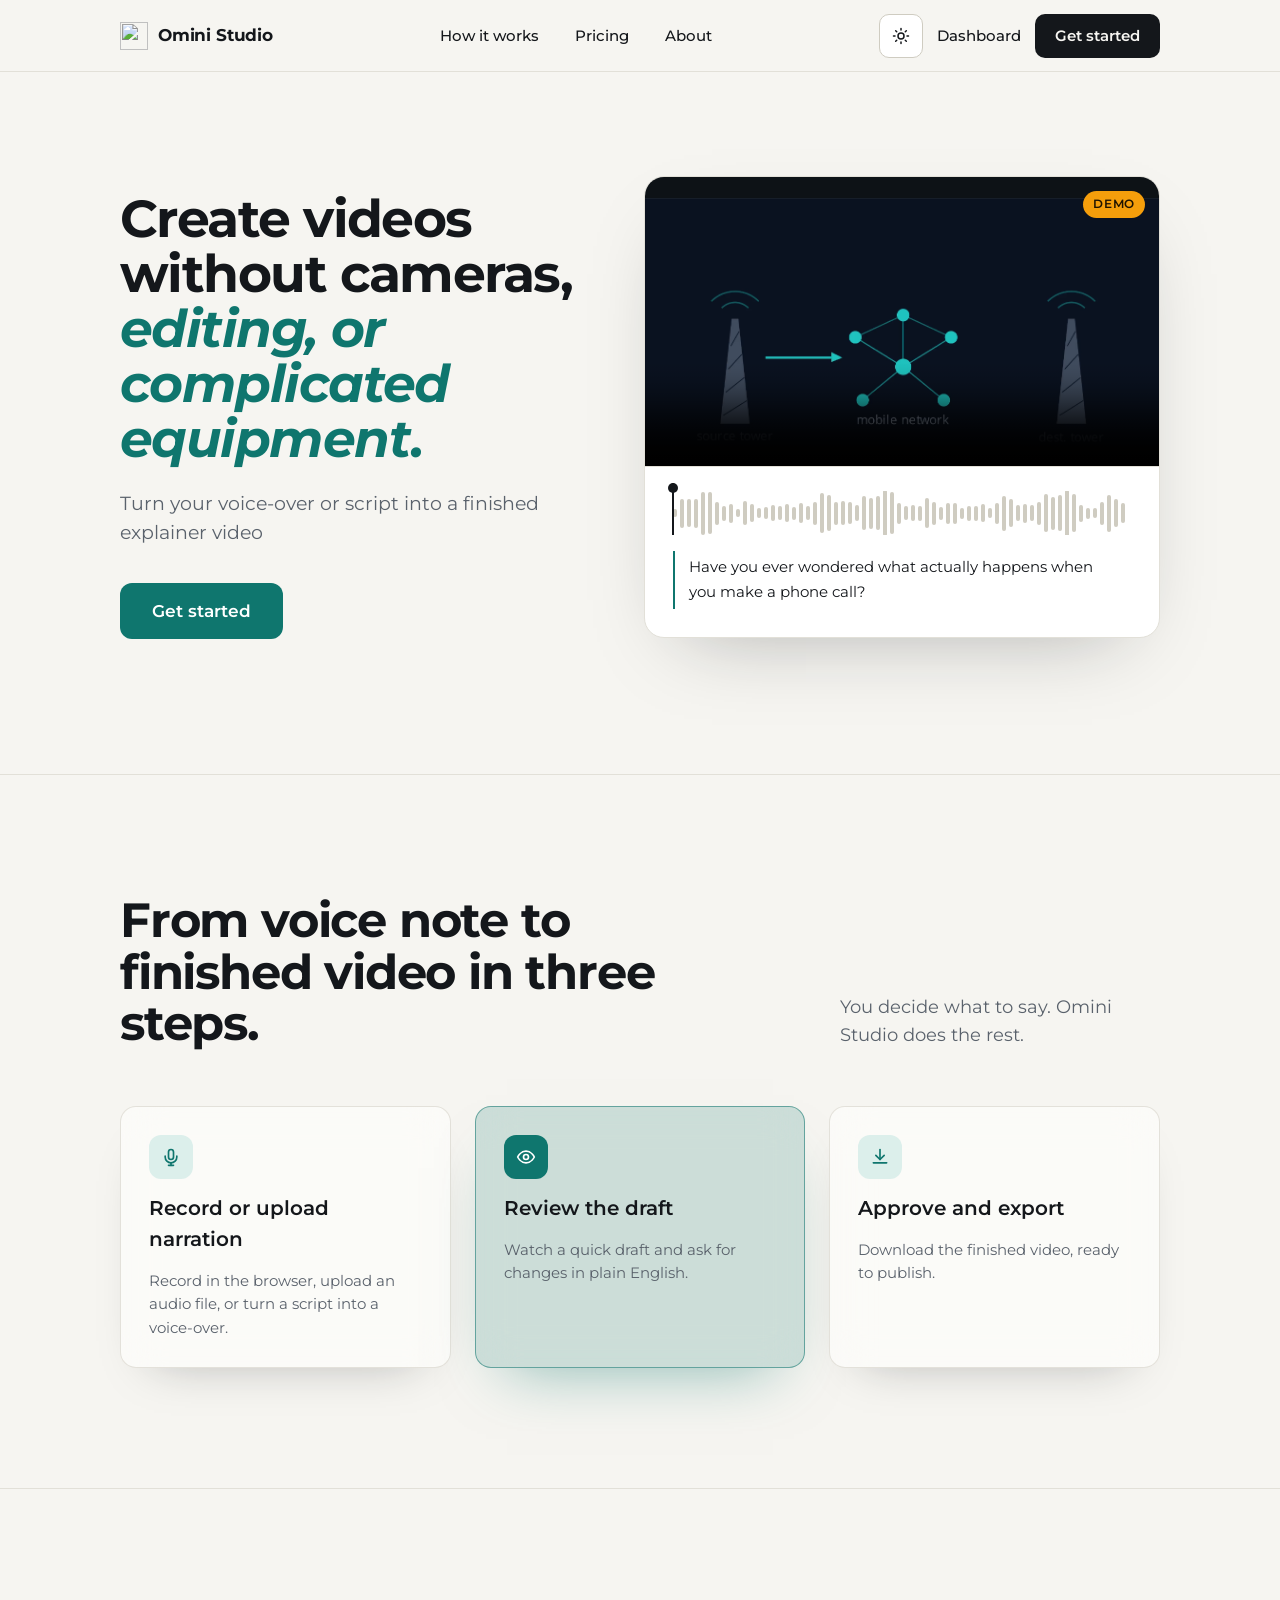
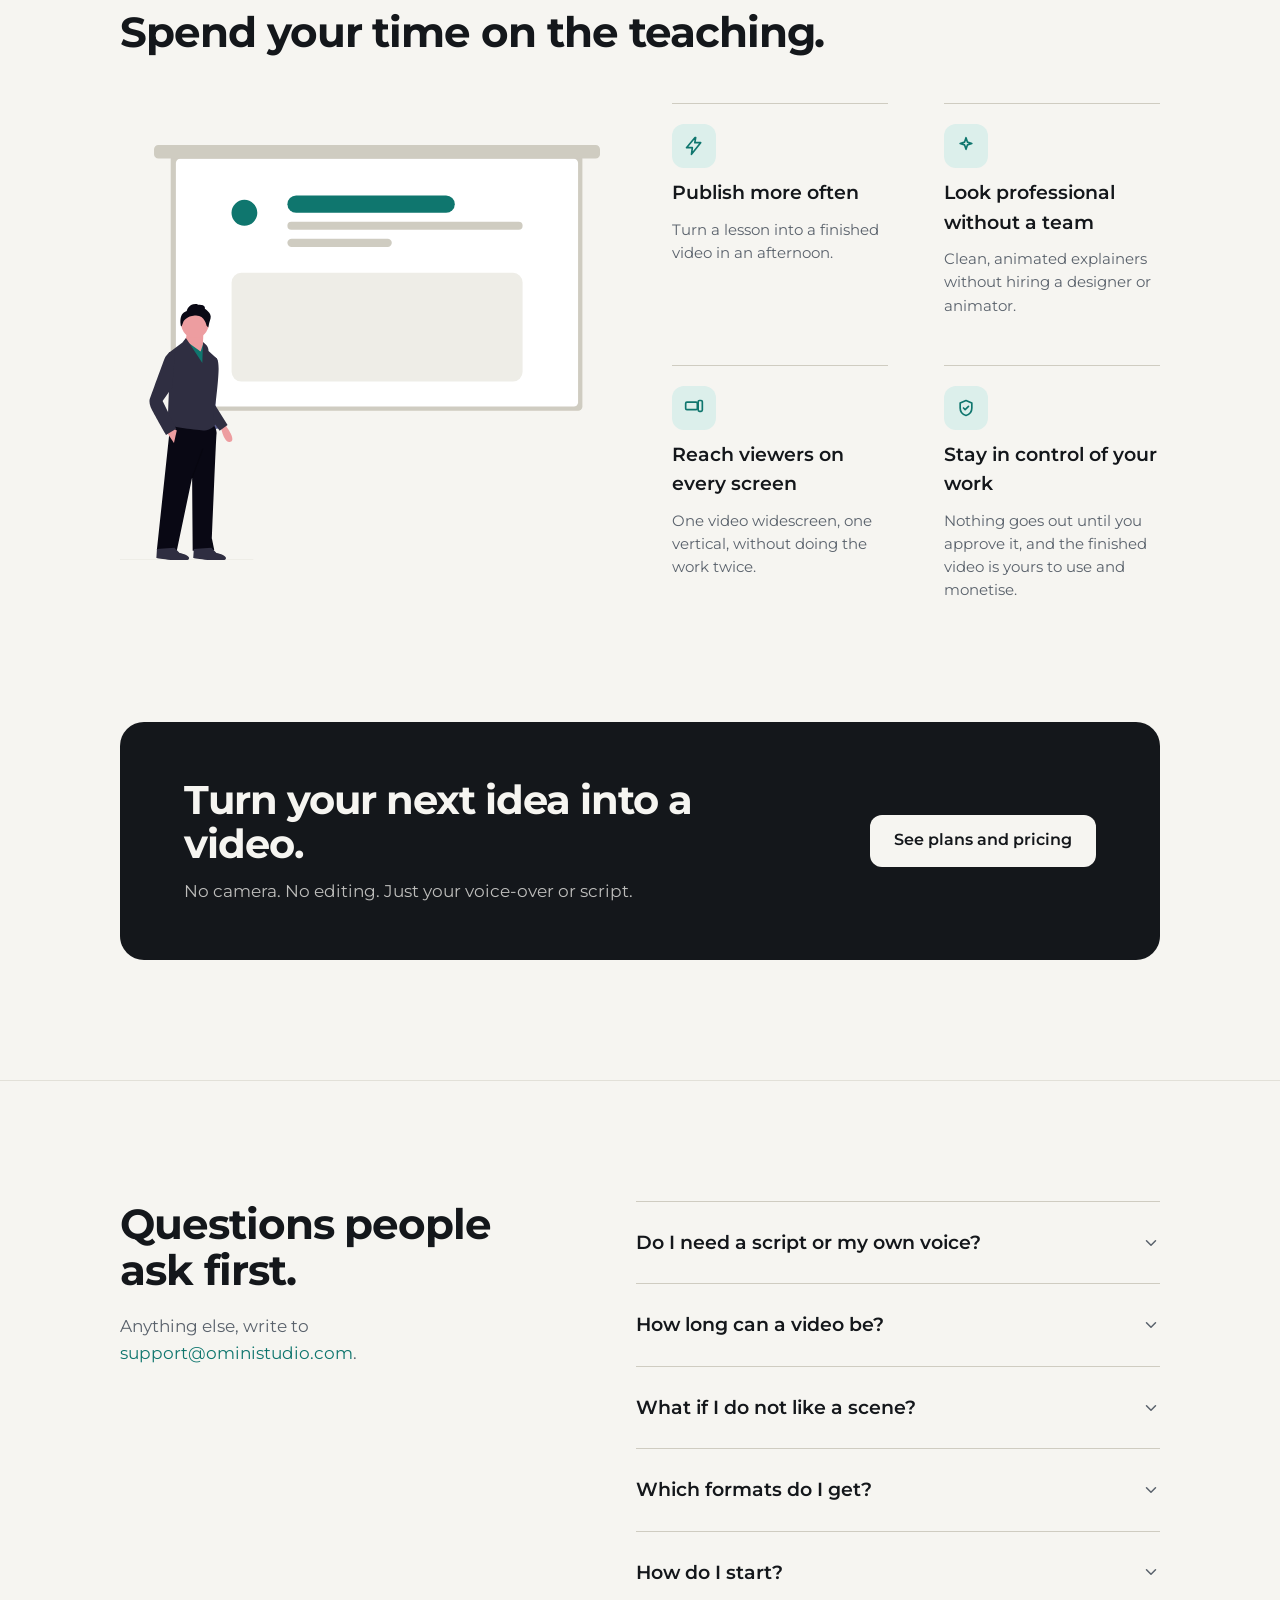
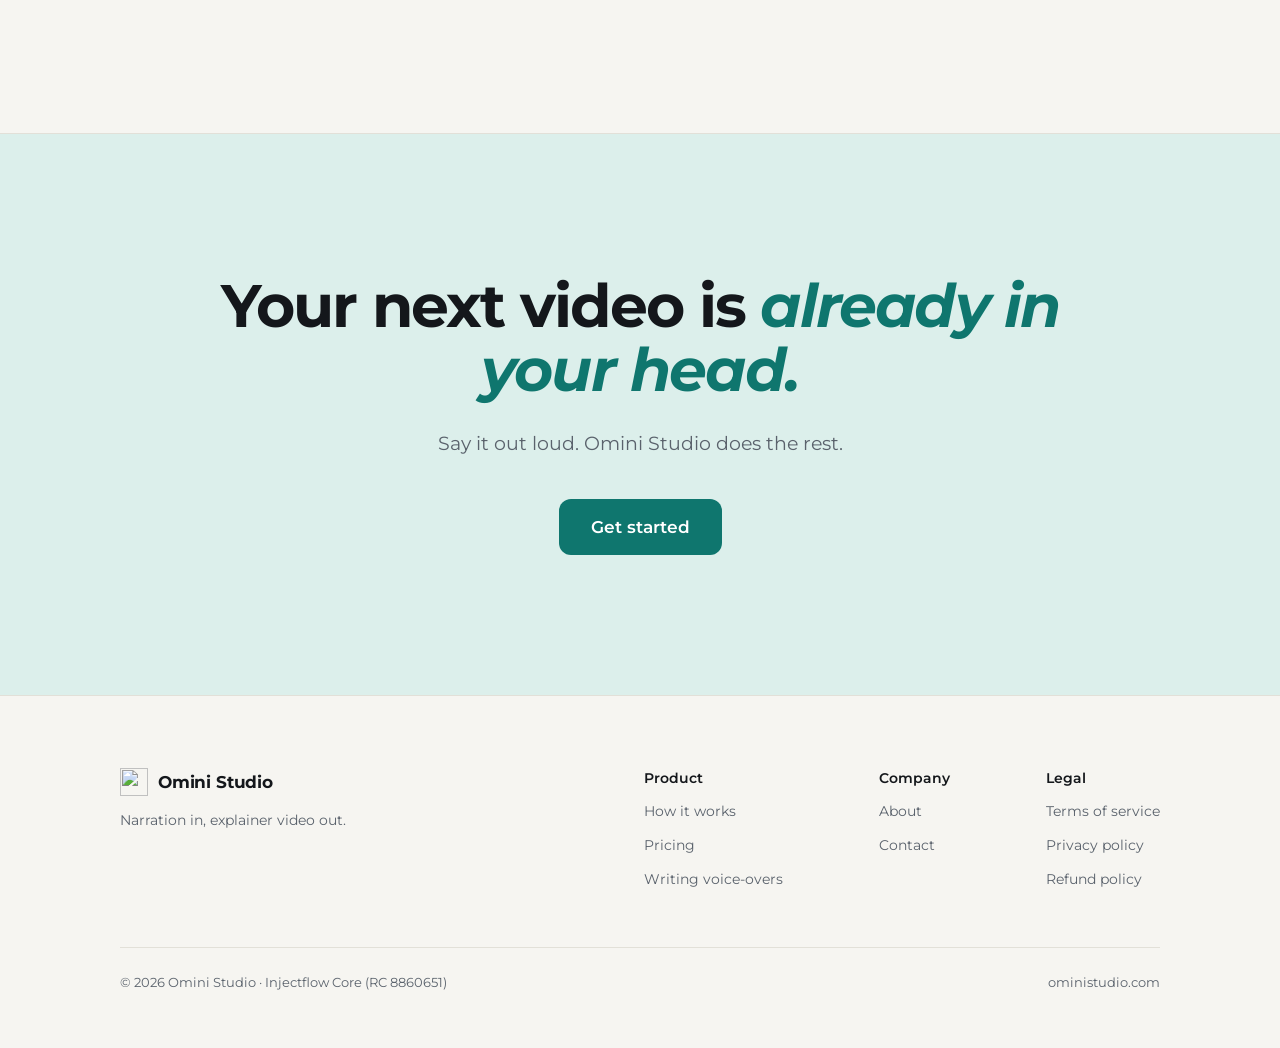
==== commit 94d0a600: "Label the home page demo video with an amber 'Demo' tag" ====
--- a/index.html
+++ b/index.html
@@ -116,6 +116,7 @@
 
       <figure class="player" style="margin-left:0;margin-right:0">
 
+        <span class="demo-label" aria-hidden="true">Demo</span>
         <video controls preload="metadata" poster="poster.png"  src="/phone2.mp4" aria-label="Demo video: an explainer made from a two-minute voice note"></video>
 
         <figcaption class="timeline">
@@ -368,7 +369,7 @@
 
           <summary><span>How long can a video be?</span><svg class="chev" width="18" height="18" viewBox="0 0 24 24" fill="none" stroke-width="2" stroke-linecap="round" stroke-linejoin="round" aria-hidden="true"><path d="M6 9l6 6 6-6"></path></svg></summary>
 
-          <p>Up to 15 minutes.</p>
+          <p>Up to <span class="max-length-global">15 minutes</span>.</p>
 
         </details>
 
--- a/site.css
+++ b/site.css
@@ -185,6 +185,13 @@
   box-shadow: var(--shadow);
 }
 .player video { width: 100%; aspect-ratio: 16 / 9; background: var(--video); }
+.player { position: relative; }
+.demo-label {
+  position: absolute; top: 14px; right: 14px; z-index: 1; pointer-events: none;
+  padding: 4px 10px; border-radius: 999px;
+  background: #f59e0b; color: #1f1300;
+  font-family: var(--mono); font-size: 12px; font-weight: 600; letter-spacing: .06em; text-transform: uppercase;
+}
 .timeline { padding: 24px 28px 28px; display: flex; flex-direction: column; gap: 16px; border-top: 1px solid var(--line); }
 .timeline-head { display: flex; justify-content: space-between; align-items: baseline; gap: 16px; font-size: 13px; color: var(--muted); }
 .timeline-head .mono { font-size: 12px; letter-spacing: .06em; text-transform: uppercase; }
@@ -522,7 +529,6 @@
 .sample.is-short .demo-play, .sample.is-short iframe { aspect-ratio: 9 / 16; }
 .samples.shorts { grid-template-columns: repeat(4, minmax(0, 1fr)); }
 .demos-more { margin-top: 40px; text-align: center; }
-.demos-empty p { text-align: center; color: var(--muted); font-size: 17px; }
 .demos-foot { display: flex; justify-content: center; gap: 14px; flex-wrap: wrap; padding-top: 0; }
 @media (max-width: 760px) {
   .samples, .samples.shorts { grid-template-columns: repeat(2, minmax(0, 1fr)); gap: 16px; }
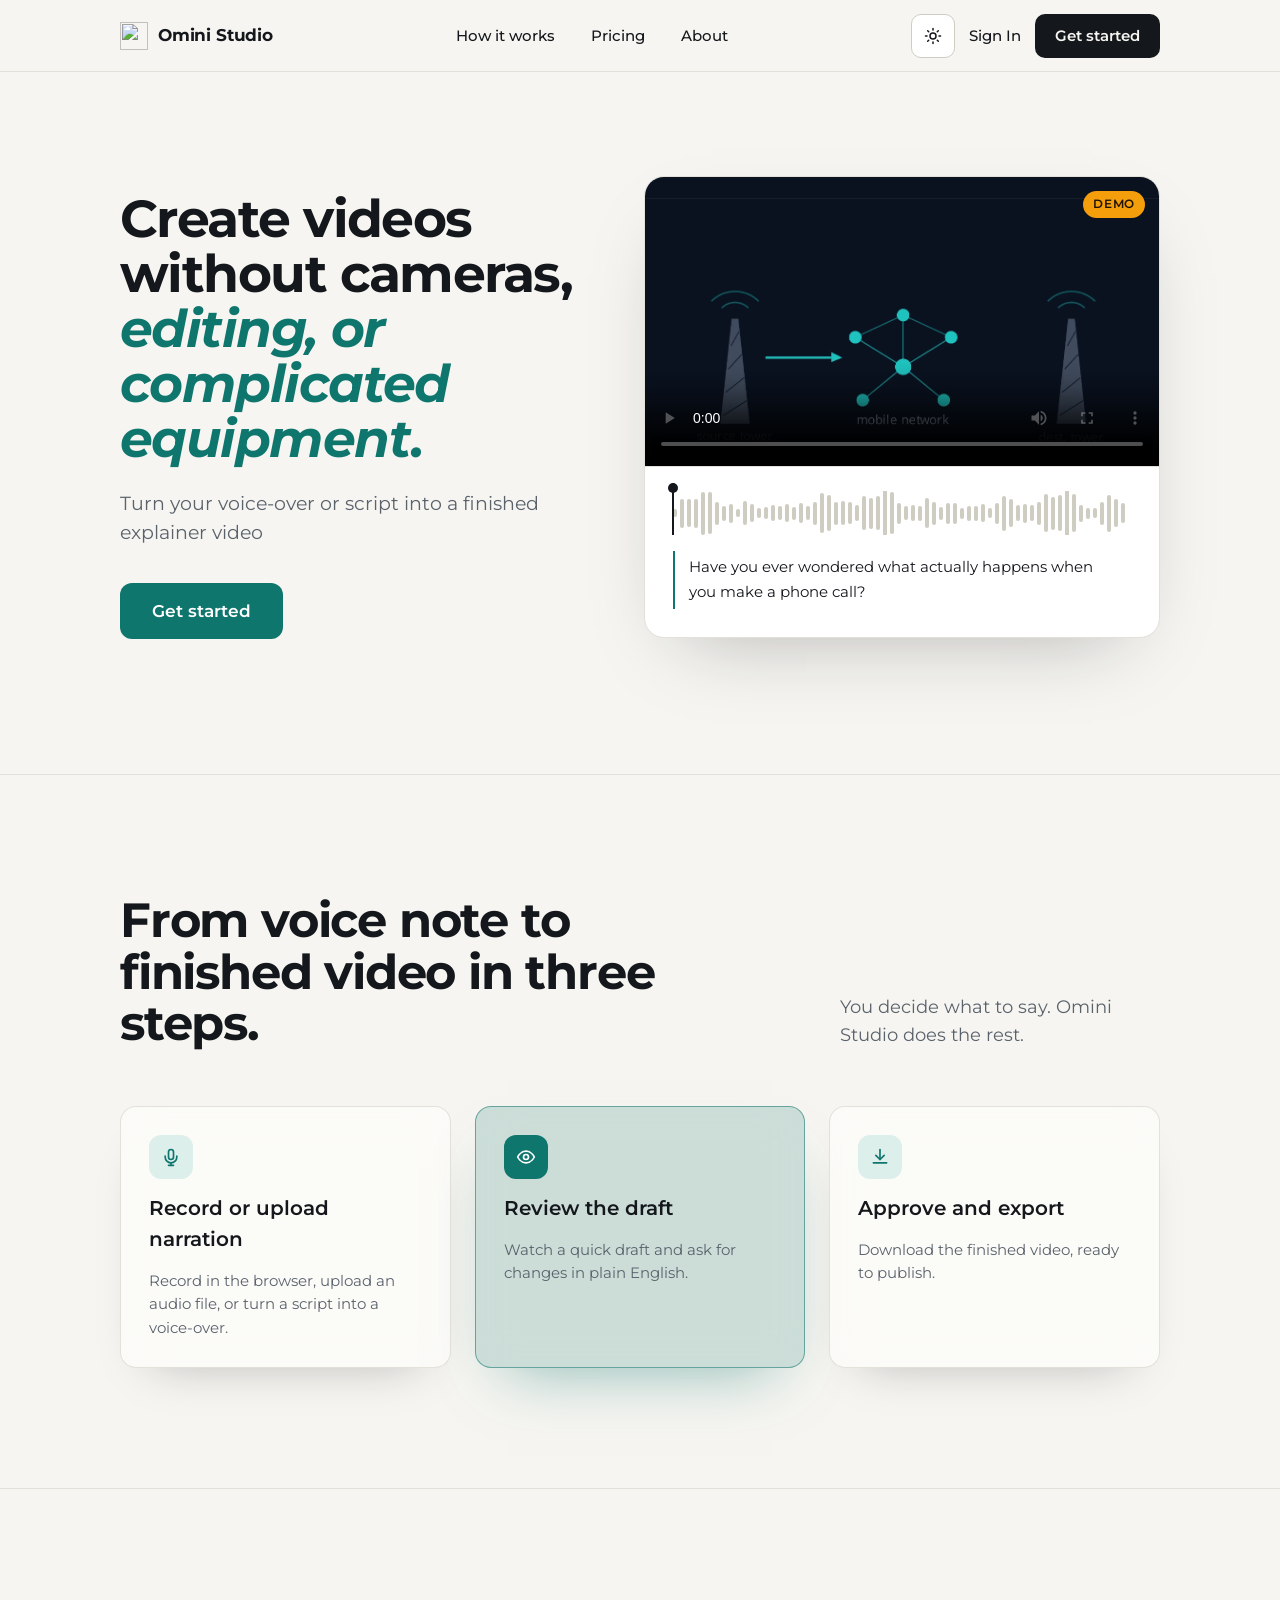
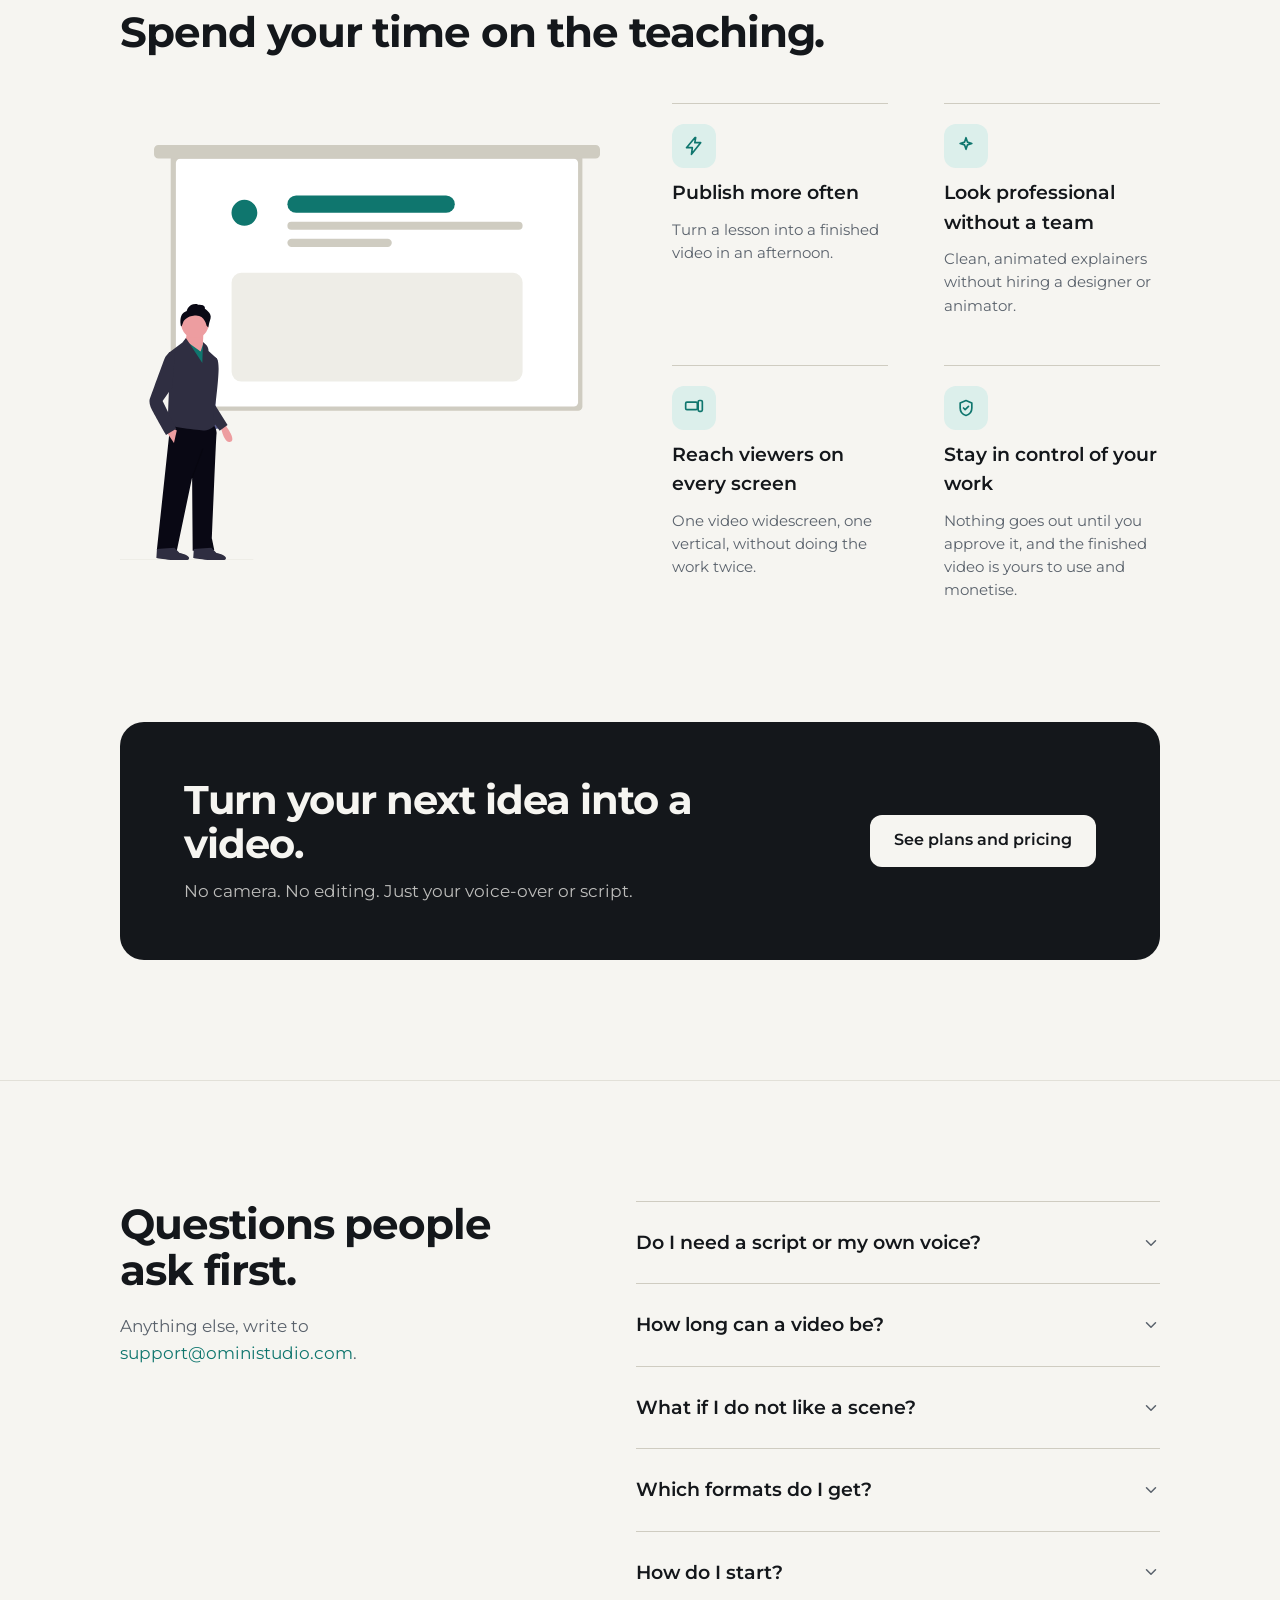
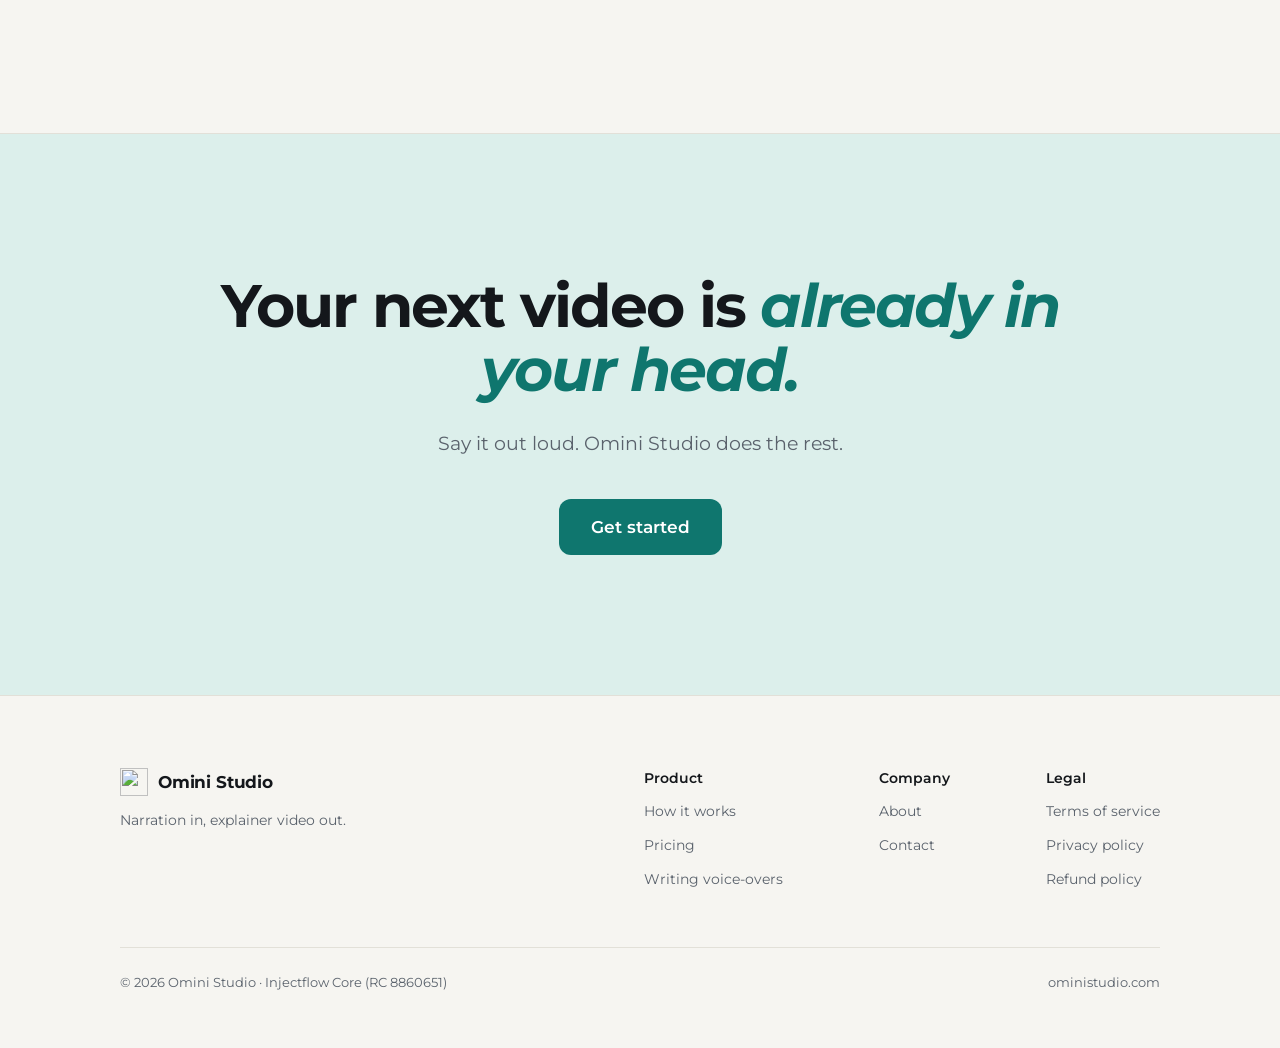
==== commit cbe99cb3: "Rename the Dashboard nav button to Sign In" ====
--- a/index.html
+++ b/index.html
@@ -66,7 +66,7 @@
 
       <a href="/about">About</a>
 
-      <a class="menu-only-link" href="https://app.oministudio.com/">Dashboard</a>
+      <a class="menu-only-link" href="https://app.oministudio.com/">Sign In</a>
 
       <a class="button menu-only" href="/pricing">Get started</a>
 
@@ -82,7 +82,7 @@
 
       </button>
 
-      <a class="dashboard-link" href="https://app.oministudio.com/">Dashboard</a>
+      <a class="dashboard-link" href="https://app.oministudio.com/">Sign In</a>
 
       <a class="button ink small" href="/pricing">Get started</a>
 
--- a/site.css
+++ b/site.css
@@ -184,7 +184,7 @@
   background: var(--surface); overflow: hidden; text-align: left;
   box-shadow: var(--shadow);
 }
-.player video { width: 100%; aspect-ratio: 16 / 9; background: var(--video); }
+.player video { width: 100%; aspect-ratio: 16 / 9; background: #0a1220; } /* matches the poster and video backdrop */
 .player { position: relative; }
 .demo-label {
   position: absolute; top: 14px; right: 14px; z-index: 1; pointer-events: none;
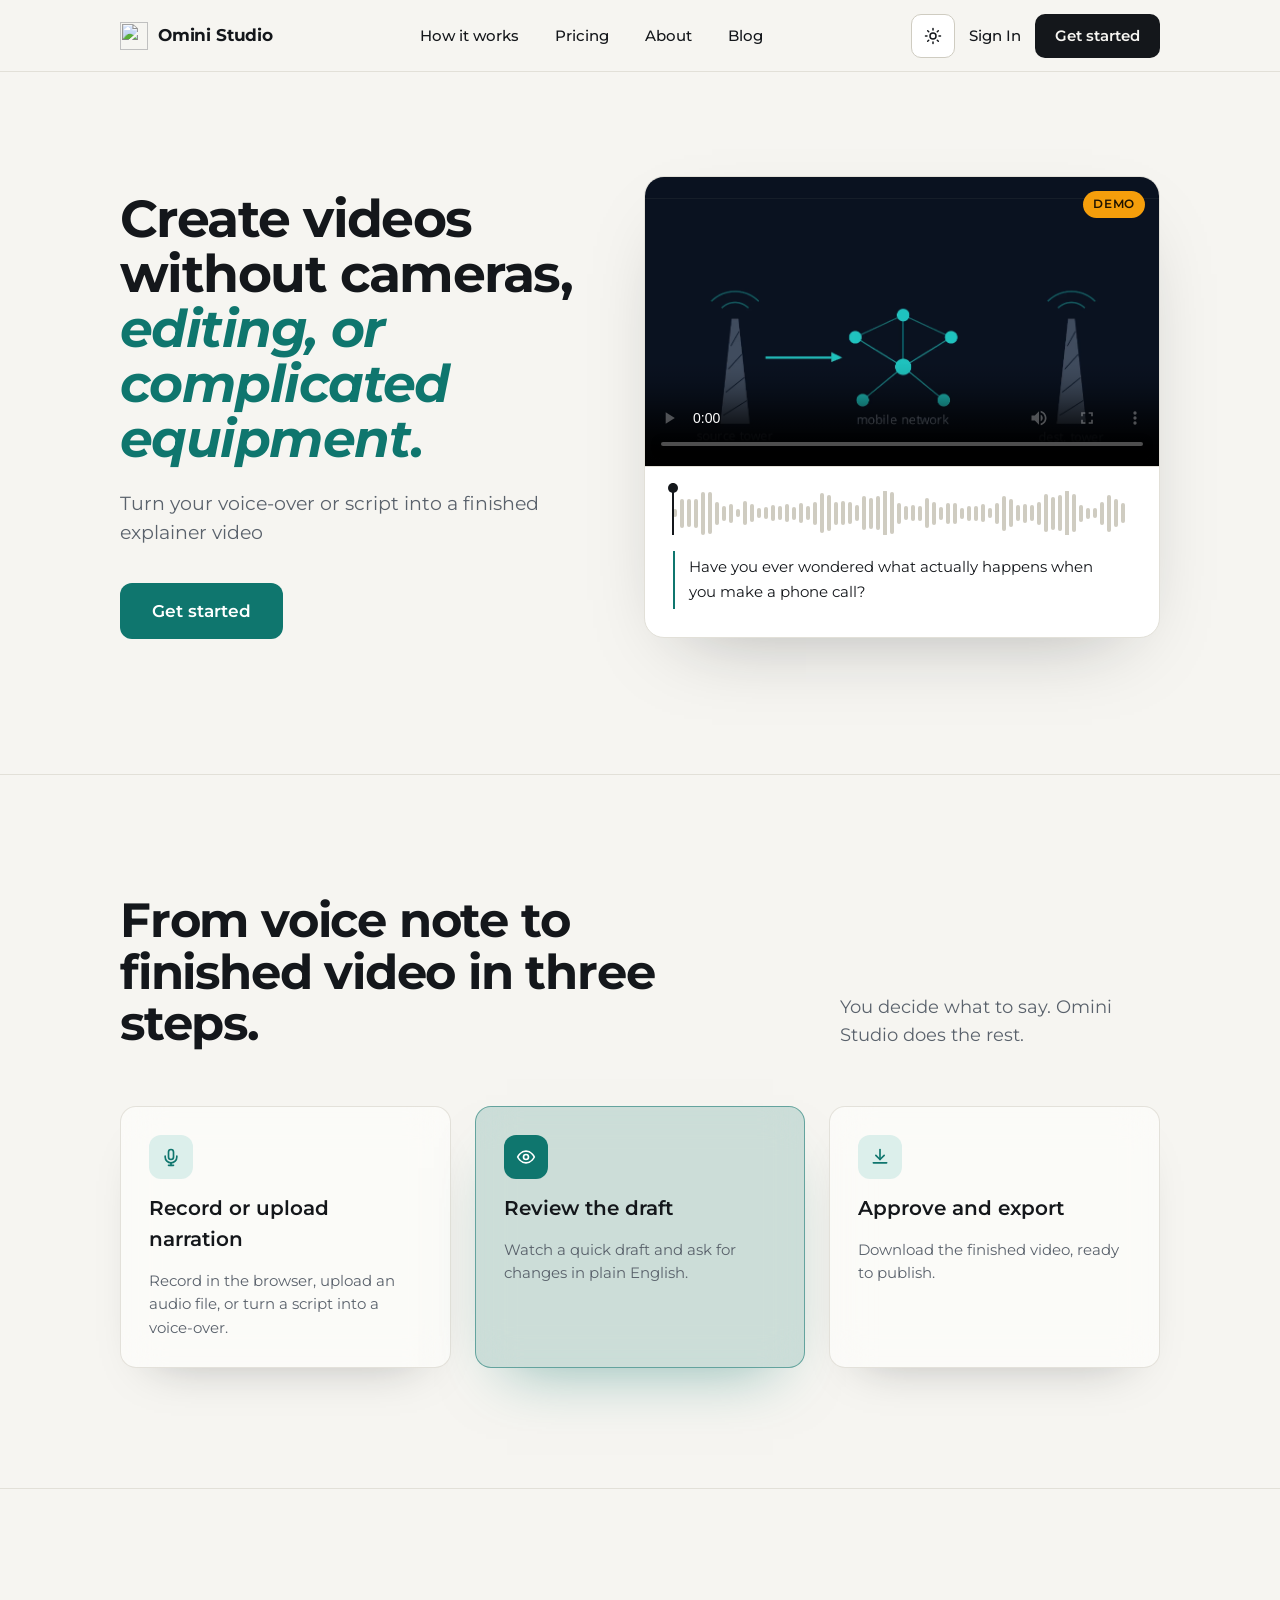
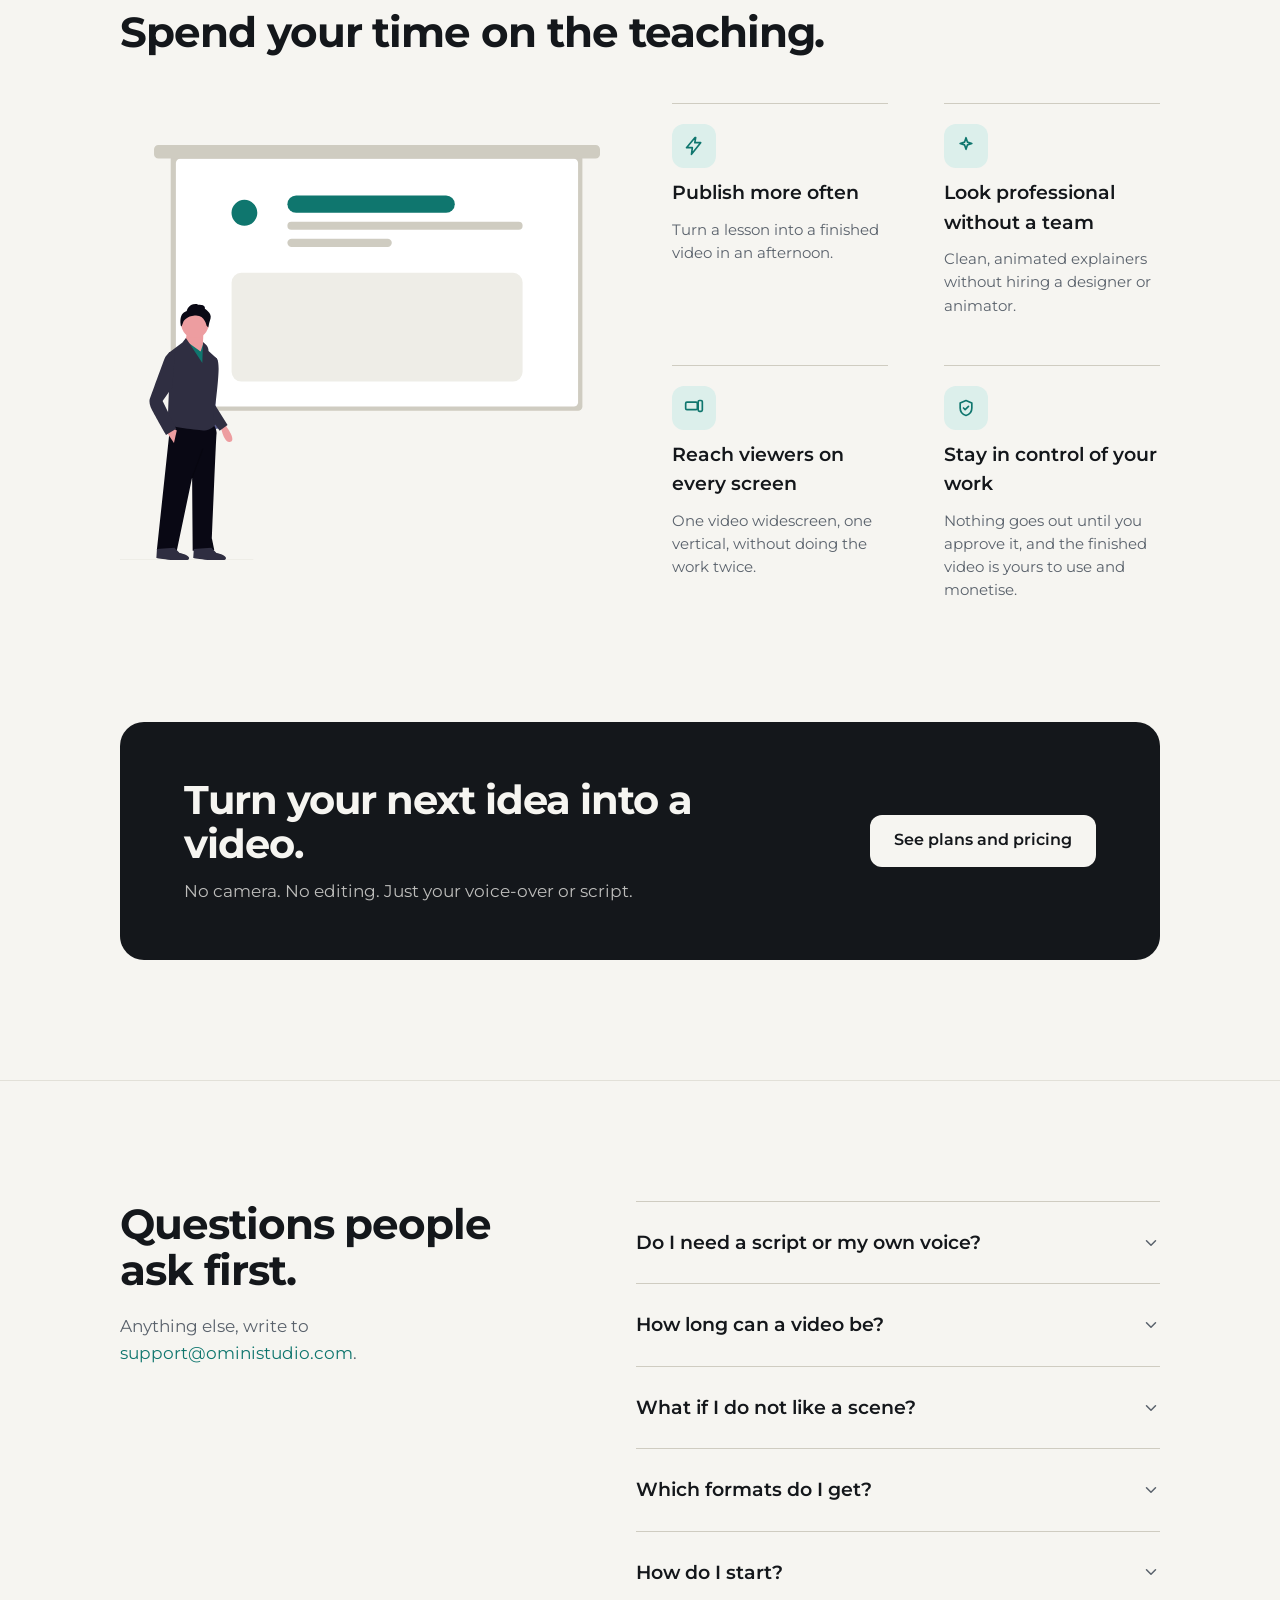
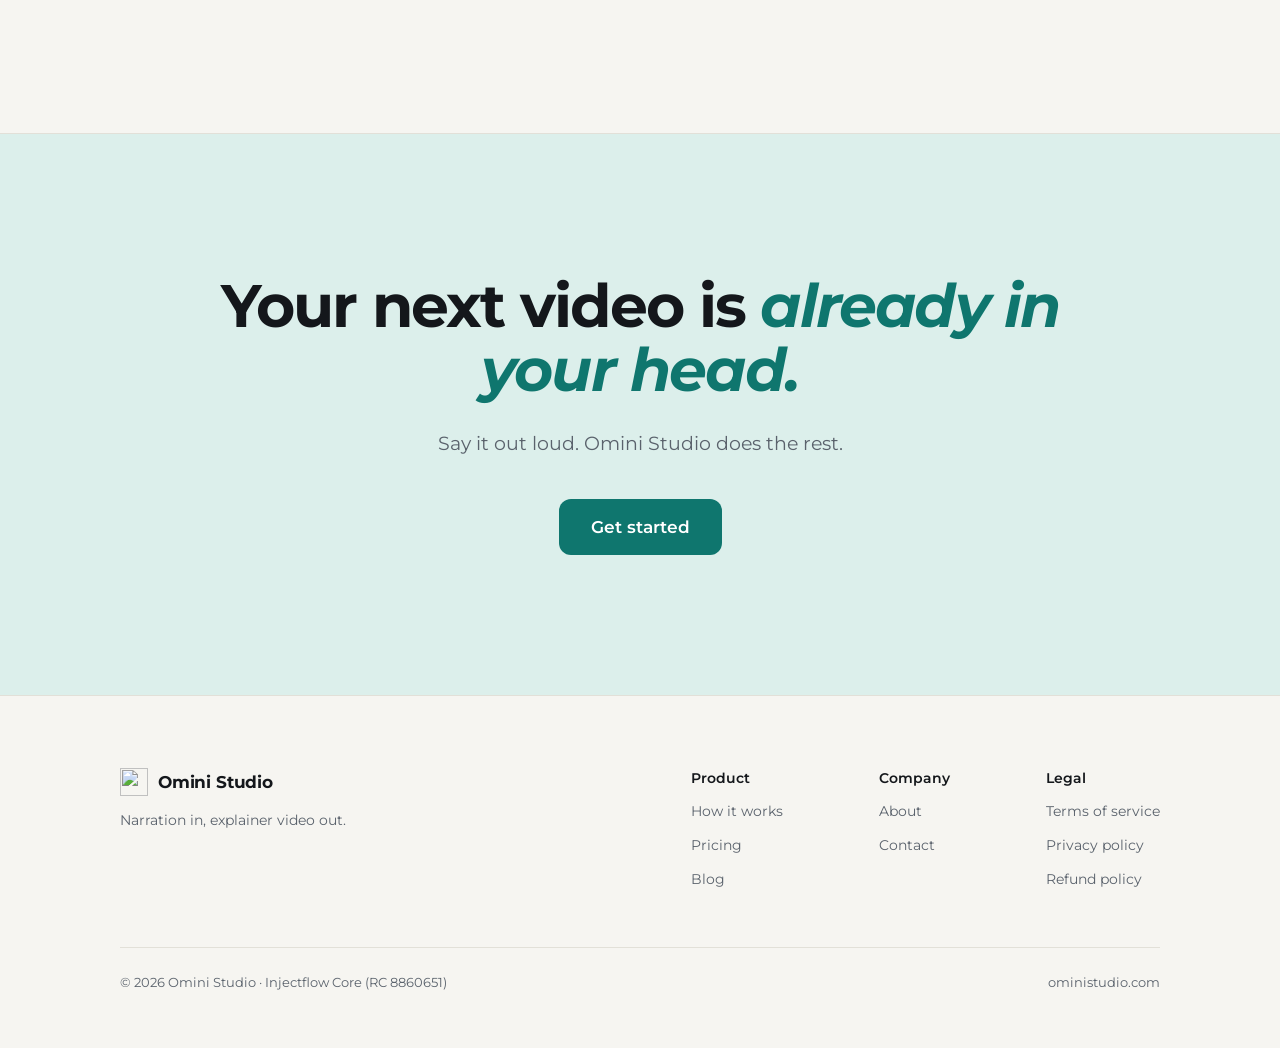
==== commit 7a3bcc22: "Add a blog with guides to making explainer videos and choosing a niche The voice-over guide moves un" ====
--- a/index.html
+++ b/index.html
@@ -65,6 +65,7 @@
       <a href="/pricing">Pricing</a>
 
       <a href="/about">About</a>
+      <a href="/blog">Blog</a>
 
       <a class="menu-only-link" href="https://app.oministudio.com/">Sign In</a>
 
@@ -440,7 +441,7 @@
           <a href="/demos" data-examples-link hidden>Demos</a>
 
           <a href="/pricing">Pricing</a>
-          <a href="/voice-overs">Writing voice-overs</a>
+          <a href="/blog">Blog</a>
 
         </nav>
 
--- a/site.css
+++ b/site.css
@@ -410,6 +410,53 @@
 .doc table { width: 100%; border-collapse: collapse; margin: 0 0 14px; font-size: 16px; }
 .doc th, .doc td { padding: 12px 12px 12px 0; border-top: 1px solid var(--line); text-align: left; vertical-align: top; }
 .doc th { font-weight: 600; }
+
+/* Guides: figures, screenshots, audio pairs, the step flow and the closing call to action. */
+.doc figure { margin: 28px 0 32px; }
+.doc figure img { display: block; max-width: 100%; height: auto; margin: 0 auto; border: 1px solid var(--line); border-radius: 14px; background: var(--surface); }
+.doc figure.narrow img { max-width: 380px; width: 100%; }
+.doc figure.mid img { max-width: 560px; width: 100%; }
+.doc figcaption { margin-top: 12px; font-size: 14px; line-height: 1.6; color: var(--muted); text-align: center; }
+.doc .player { max-width: none; }
+.doc .player figcaption { margin: 0; padding: 12px 16px; text-align: left; }
+.doc ol { margin: 0 0 14px; padding-left: 22px; }
+.doc .flow { list-style: none; margin: 0; padding: 0; display: flex; flex-wrap: wrap; align-items: stretch; gap: 10px; }
+.doc .flow li { margin: 0; flex: 1 1 120px; display: flex; flex-direction: column; gap: 6px; padding: 16px; border: 1px solid var(--line); border-radius: 14px; background: var(--surface); font-size: 15px; line-height: 1.4; }
+.flow .n { width: 26px; height: 26px; border-radius: 50%; display: grid; place-items: center; background: var(--tint); color: var(--accent); font-size: 13px; font-weight: 700; }
+.flow strong { font-weight: 600; }
+.flow span.d { color: var(--muted); font-size: 14px; }
+.listen { display: grid; grid-template-columns: 1fr 1fr; gap: 12px; margin: 20px 0 28px; }
+.listen div { padding: 16px; border: 1px solid var(--line); border-radius: 14px; background: var(--surface); }
+.listen p { margin: 0 0 10px; font-size: 15px; font-weight: 600; }
+.listen audio { width: 100%; }
+.note { margin: 20px 0; padding: 18px 20px; border-left: 3px solid var(--accent); background: var(--tint); border-radius: 0 12px 12px 0; }
+.doc .note p:last-child, .doc .note ul:last-child { margin-bottom: 0; }
+.venn { display: block; width: 100%; max-width: 520px; height: auto; margin: 0 auto; }
+.venn circle { fill: var(--accent); fill-opacity: .12; stroke: var(--accent); stroke-width: 1.5; }
+.venn text { fill: var(--ink); font-family: var(--font); font-size: 15px; font-weight: 600; text-anchor: middle; }
+.venn text.mid { fill: var(--accent); font-weight: 700; }
+.doc .band { margin-top: 64px; gap: 32px; padding: 40px; }
+.doc .band h2 { margin: 0; font-size: 28px; scroll-margin-top: 96px; }
+.doc .band p { margin: 10px 0 0; font-size: 16px; }
+.doc .band a.button { color: var(--ink); }
+.doc .eyebrow.back { margin: 0 0 16px; }
+.doc .eyebrow.back a { color: var(--muted); text-decoration: none; }
+.doc .eyebrow.back a:hover { color: var(--accent); }
+
+/* Blog index */
+.posts-section { border-top: 0; padding-top: 64px; }
+.posts { list-style: none; margin: 0 auto; padding: 0; max-width: 820px; display: flex; flex-direction: column; gap: 16px; }
+.posts a { display: flex; flex-direction: column; gap: 10px; padding: 28px 32px; border: 1px solid var(--line); border-radius: 20px; background: var(--surface); color: var(--ink); text-decoration: none; transition: border-color .15s; }
+.posts a:hover { border-color: var(--accent); color: var(--ink); }
+.posts .date { font-size: 13px; color: var(--muted); }
+.posts h2 { font-size: 24px; font-weight: 600; line-height: 1.25; letter-spacing: -.01em; }
+.posts p { font-size: 16px; line-height: 1.6; color: var(--muted); }
+.posts .more { font-size: 15px; font-weight: 600; color: var(--accent); }
+@media (max-width: 760px) {
+  .posts-section { padding-top: 40px; }
+  .posts a { padding: 22px 20px; }
+  .posts h2 { font-size: 20px; }
+}
 
 /* Footer */
 .site-footer { padding: 72px var(--gutter) 56px; border-top: 1px solid var(--line); display: flex; flex-direction: column; gap: 56px; }
@@ -480,6 +527,8 @@
   .band { flex-direction: column; align-items: stretch; gap: 20px; padding: 32px 24px; border-radius: 20px; }
   .band h2 { font-size: 30px; }
   .band p { font-size: 15px; }
+  .doc .band { padding: 28px 22px; }
+  .listen { grid-template-columns: 1fr; }
   .closing { padding: 72px var(--gutter); align-items: stretch; text-align: left; }
   .closing h2 { font-size: 36px; }
   .closing p { font-size: 17px; margin-top: 20px; }
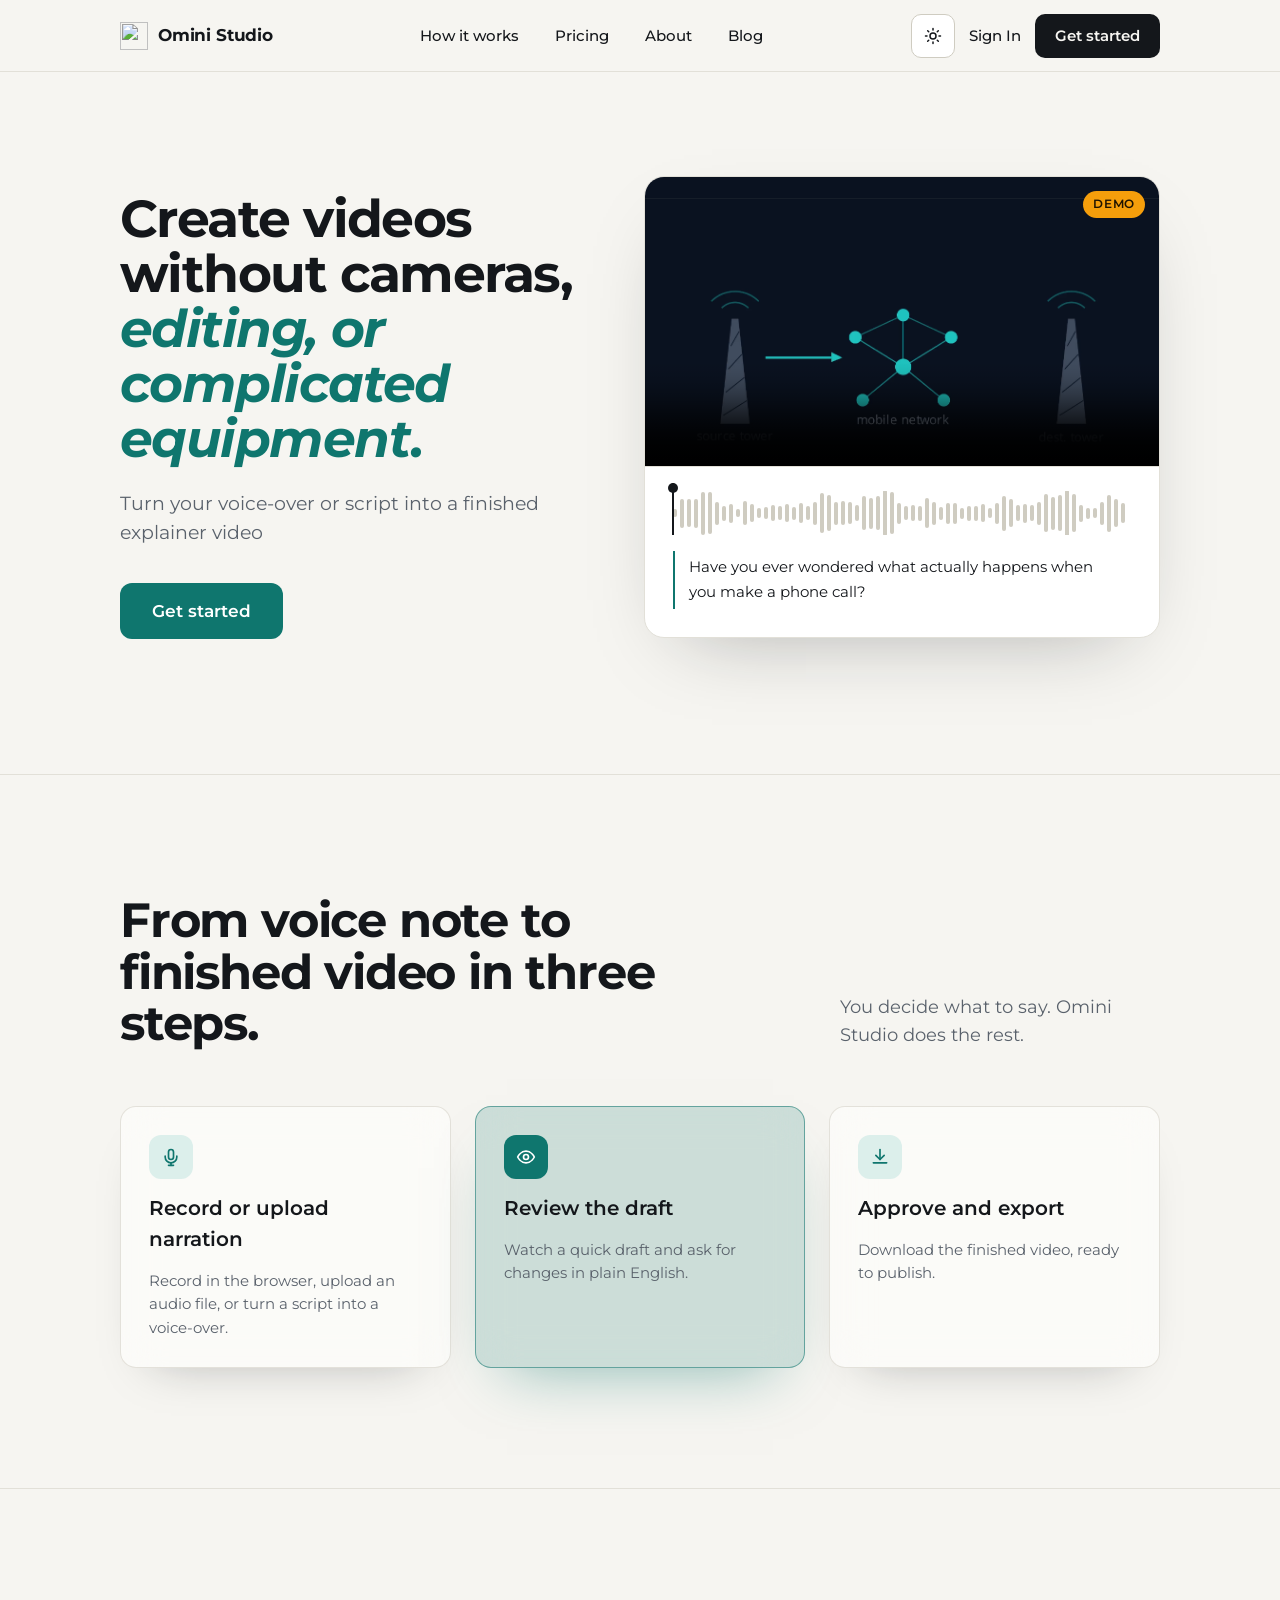
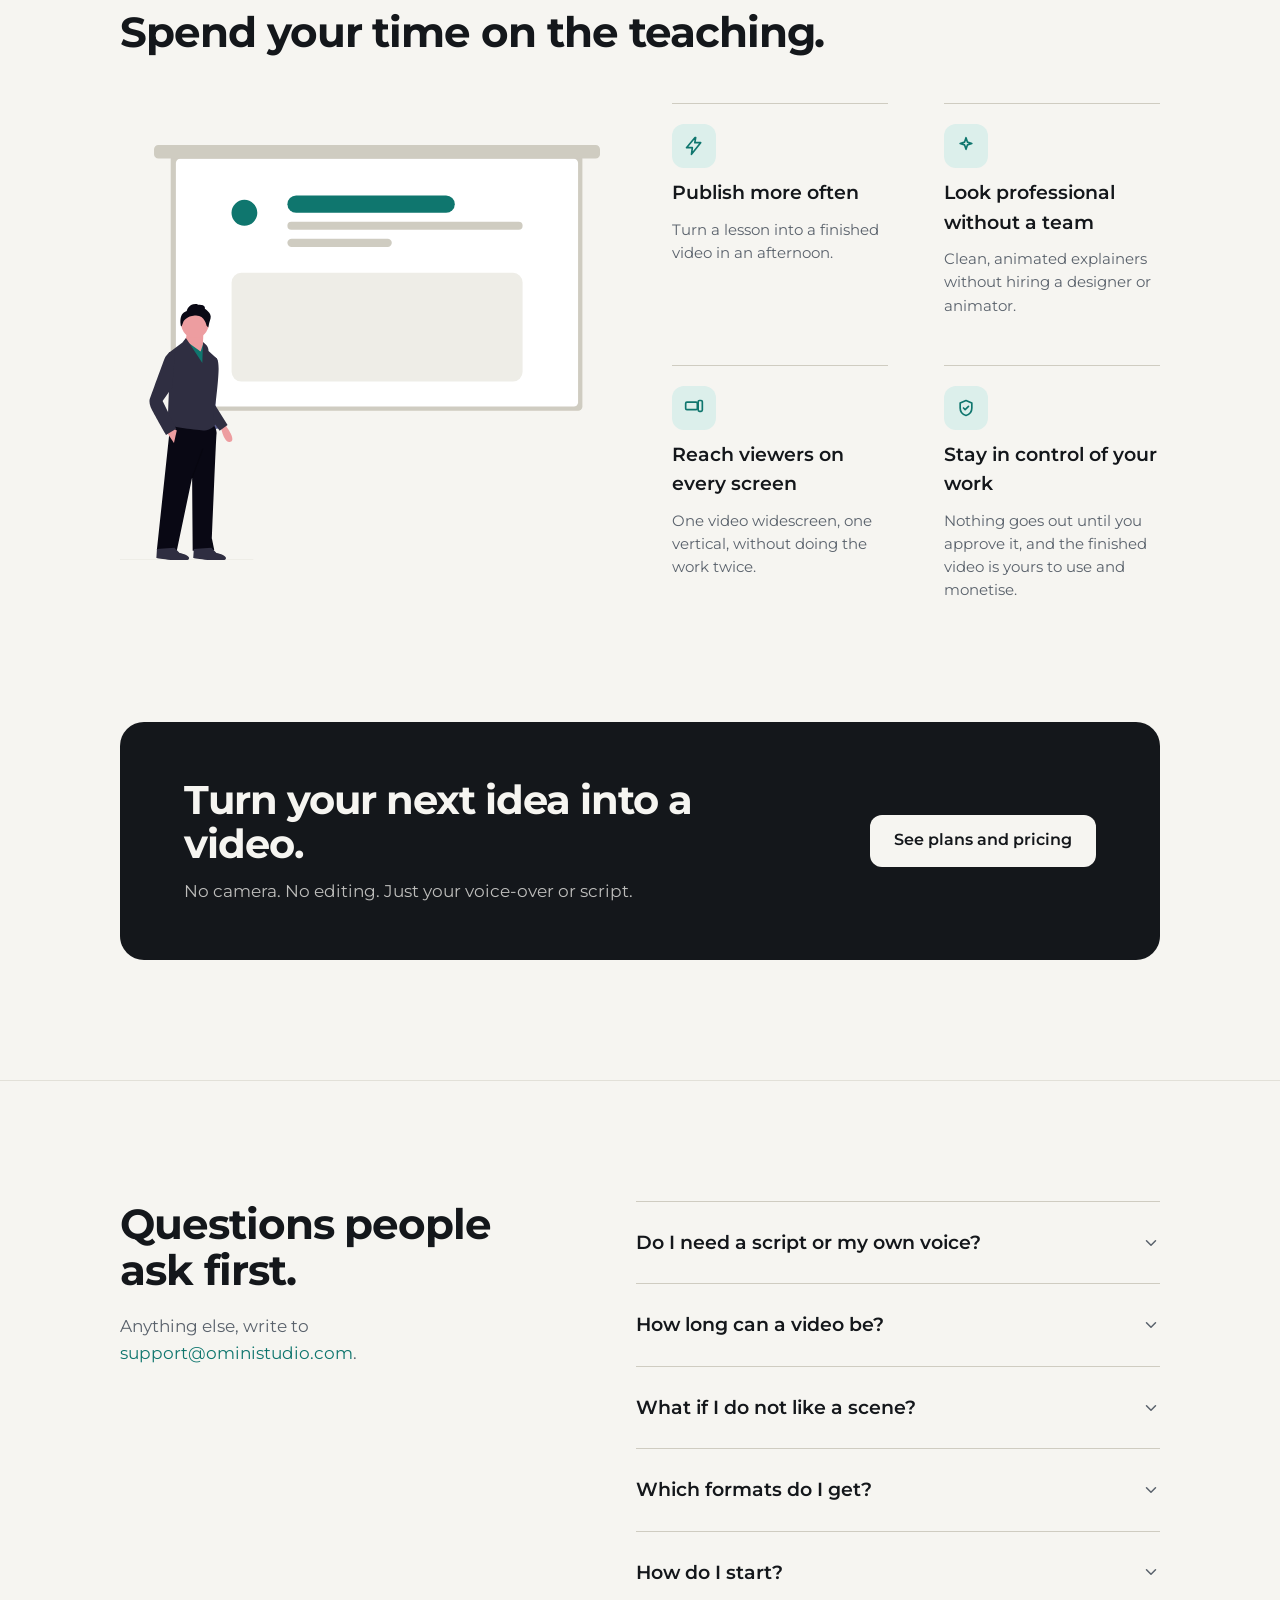
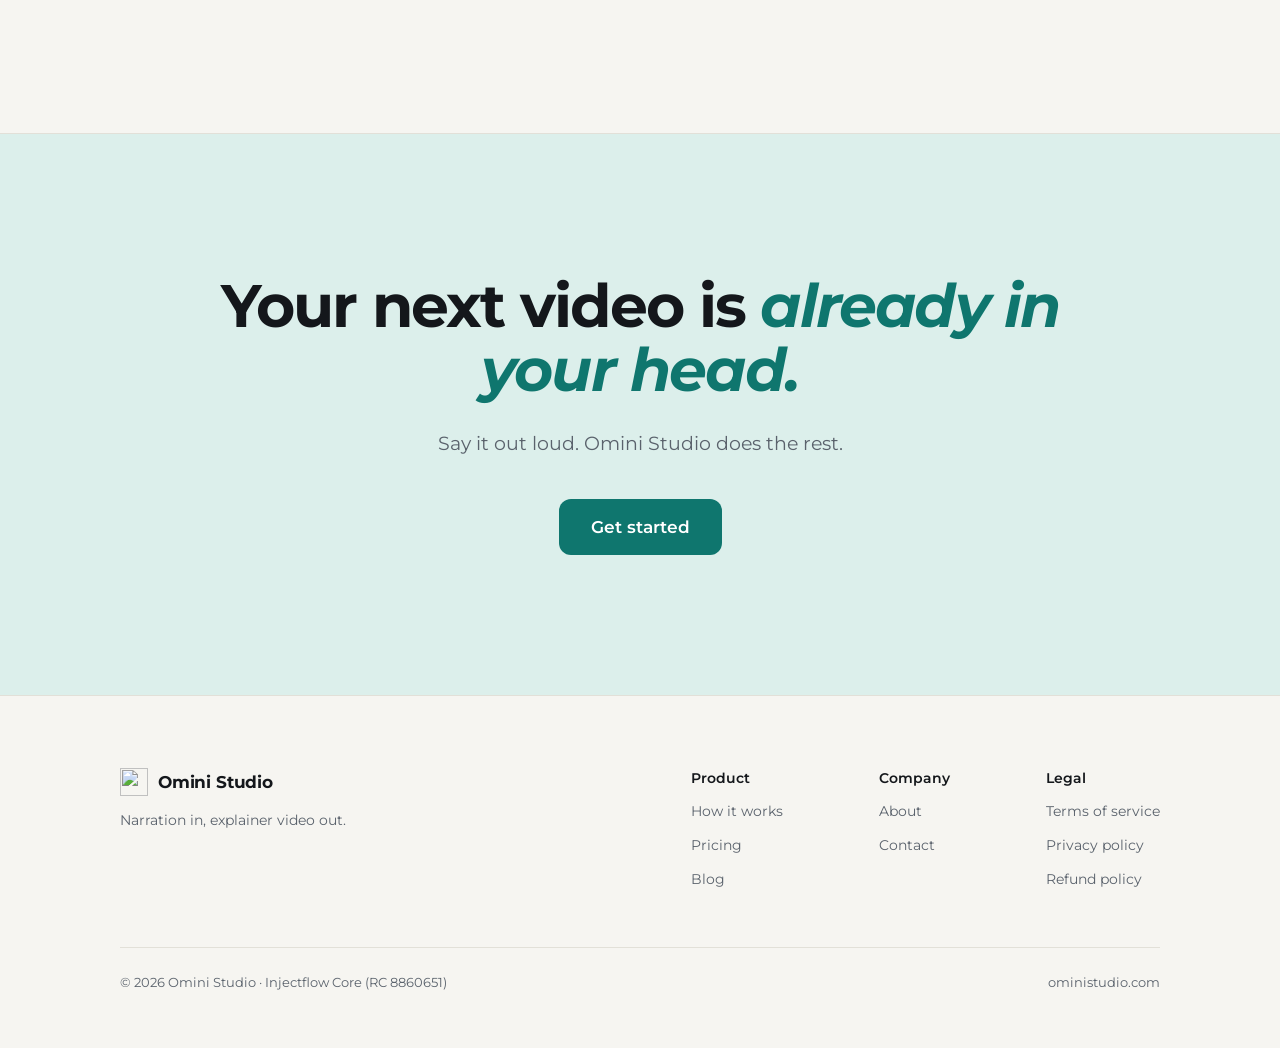
==== commit 0190e829: "Give every page its own social share card instead of the phone call frame" ====
--- a/index.html
+++ b/index.html
@@ -24,7 +24,9 @@
 
 <meta property="og:description" content="Turn your voice-over or script into a finished explainer video — no cameras, editing, or complicated equipment.">
 
-<meta property="og:image" content="https://oministudio.com/poster.png">
+<meta property="og:image" content="https://oministudio.com/social/home.png">
+<meta property="og:image:width" content="1200">
+<meta property="og:image:height" content="630">
 
 <meta name="twitter:card" content="summary_large_image">
 
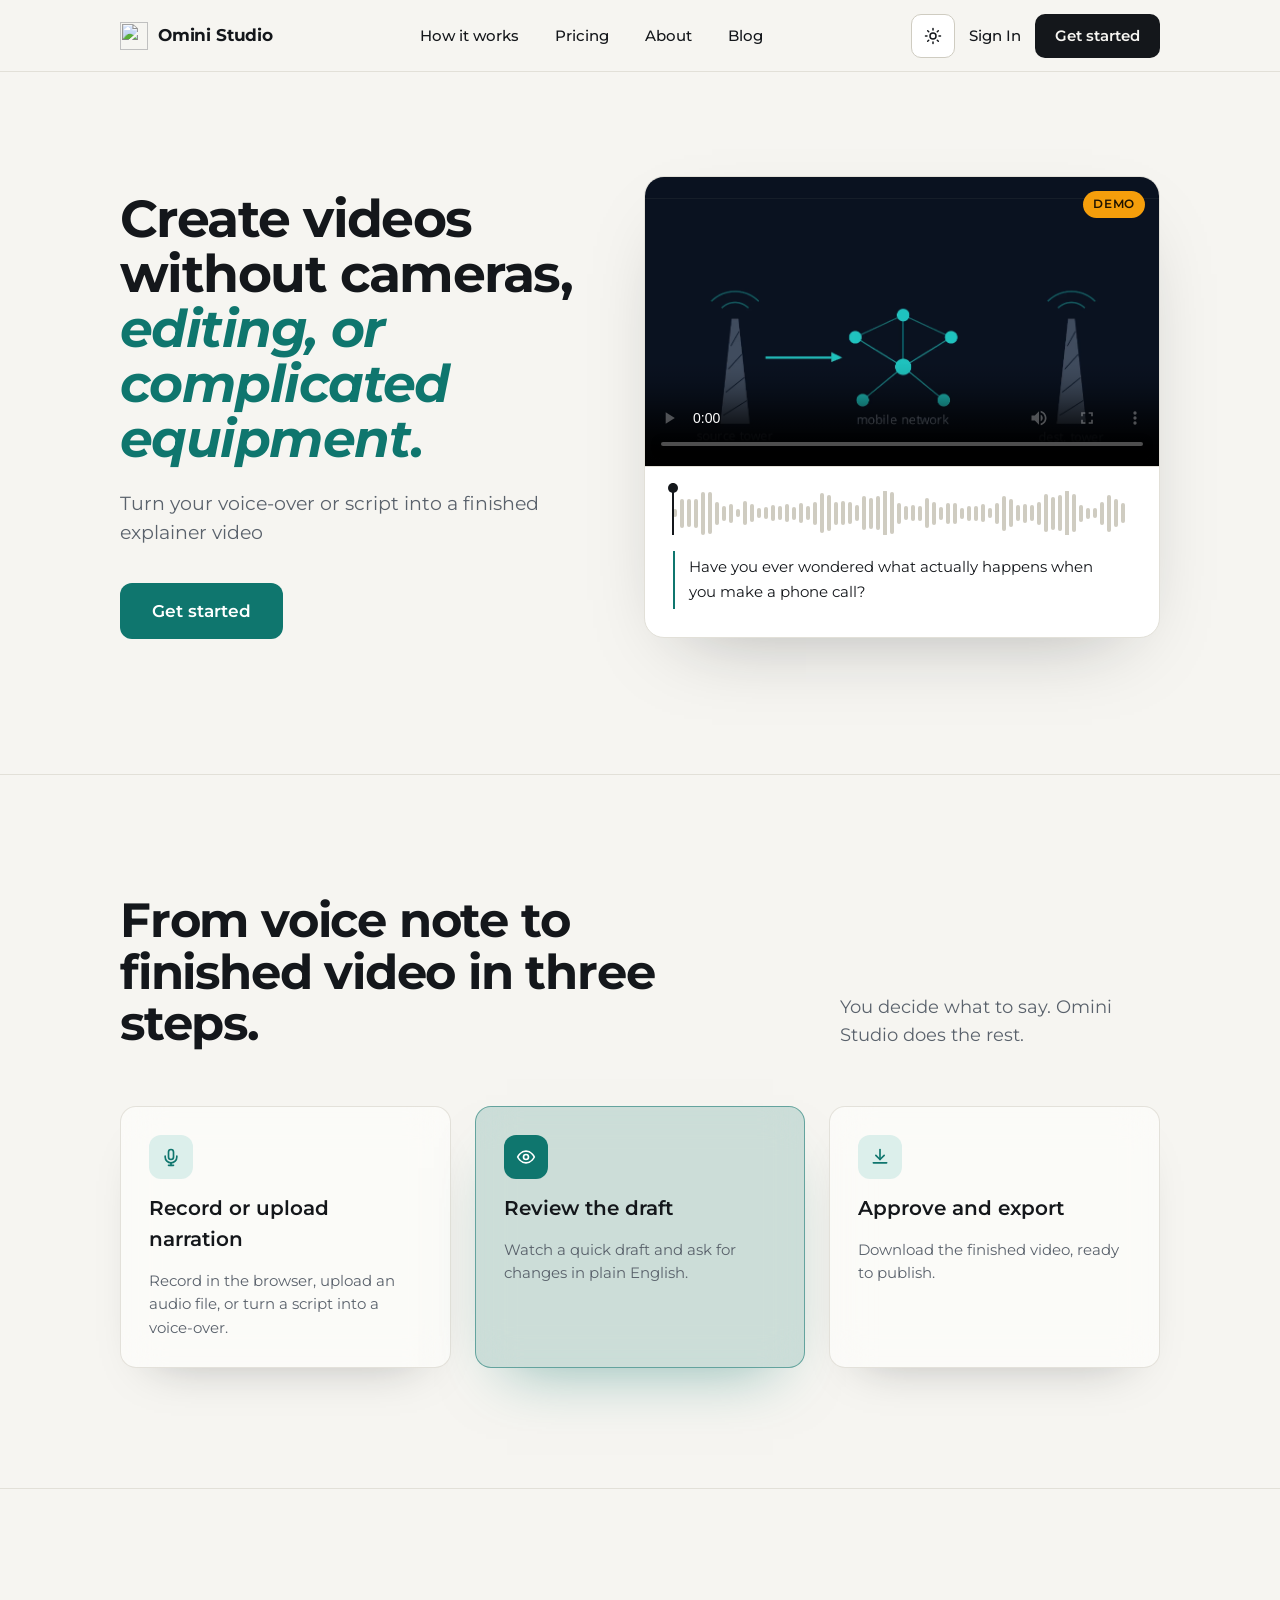
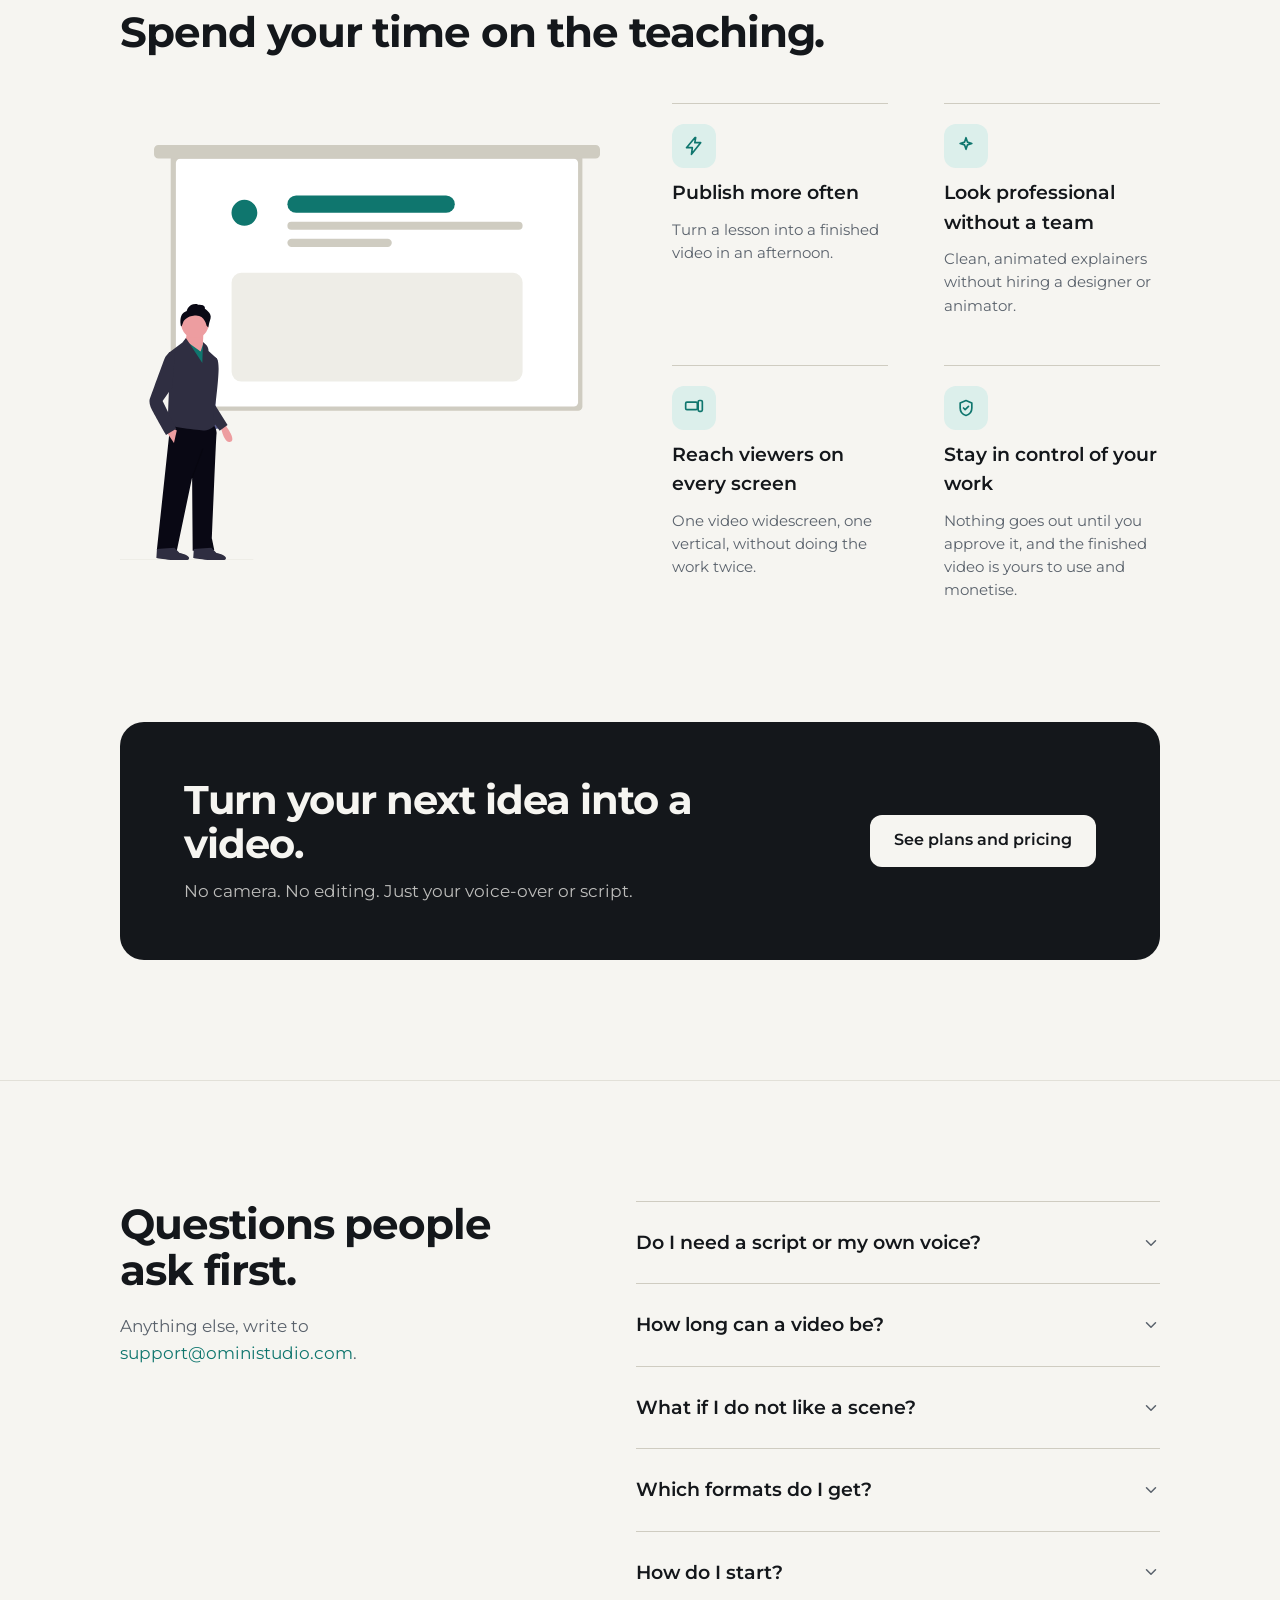
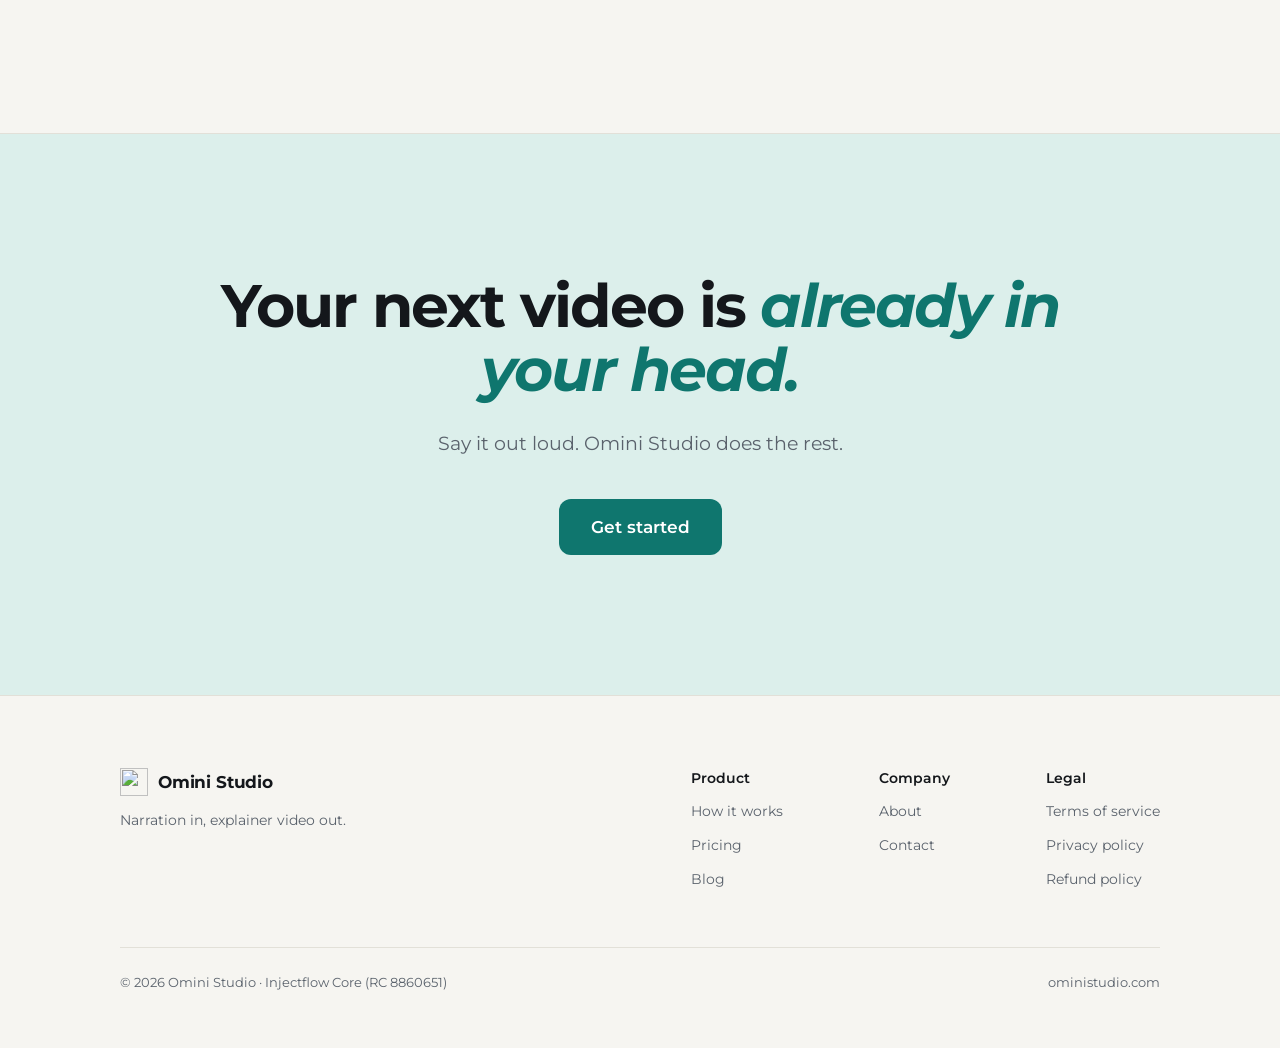
==== commit 8a796885: "Add a brand share card for the home page and as the site's fallback" ====
--- a/index.html
+++ b/index.html
@@ -24,7 +24,7 @@
 
 <meta property="og:description" content="Turn your voice-over or script into a finished explainer video — no cameras, editing, or complicated equipment.">
 
-<meta property="og:image" content="https://oministudio.com/social/home.png">
+<meta property="og:image" content="https://oministudio.com/social/brand.png">
 <meta property="og:image:width" content="1200">
 <meta property="og:image:height" content="630">
 
